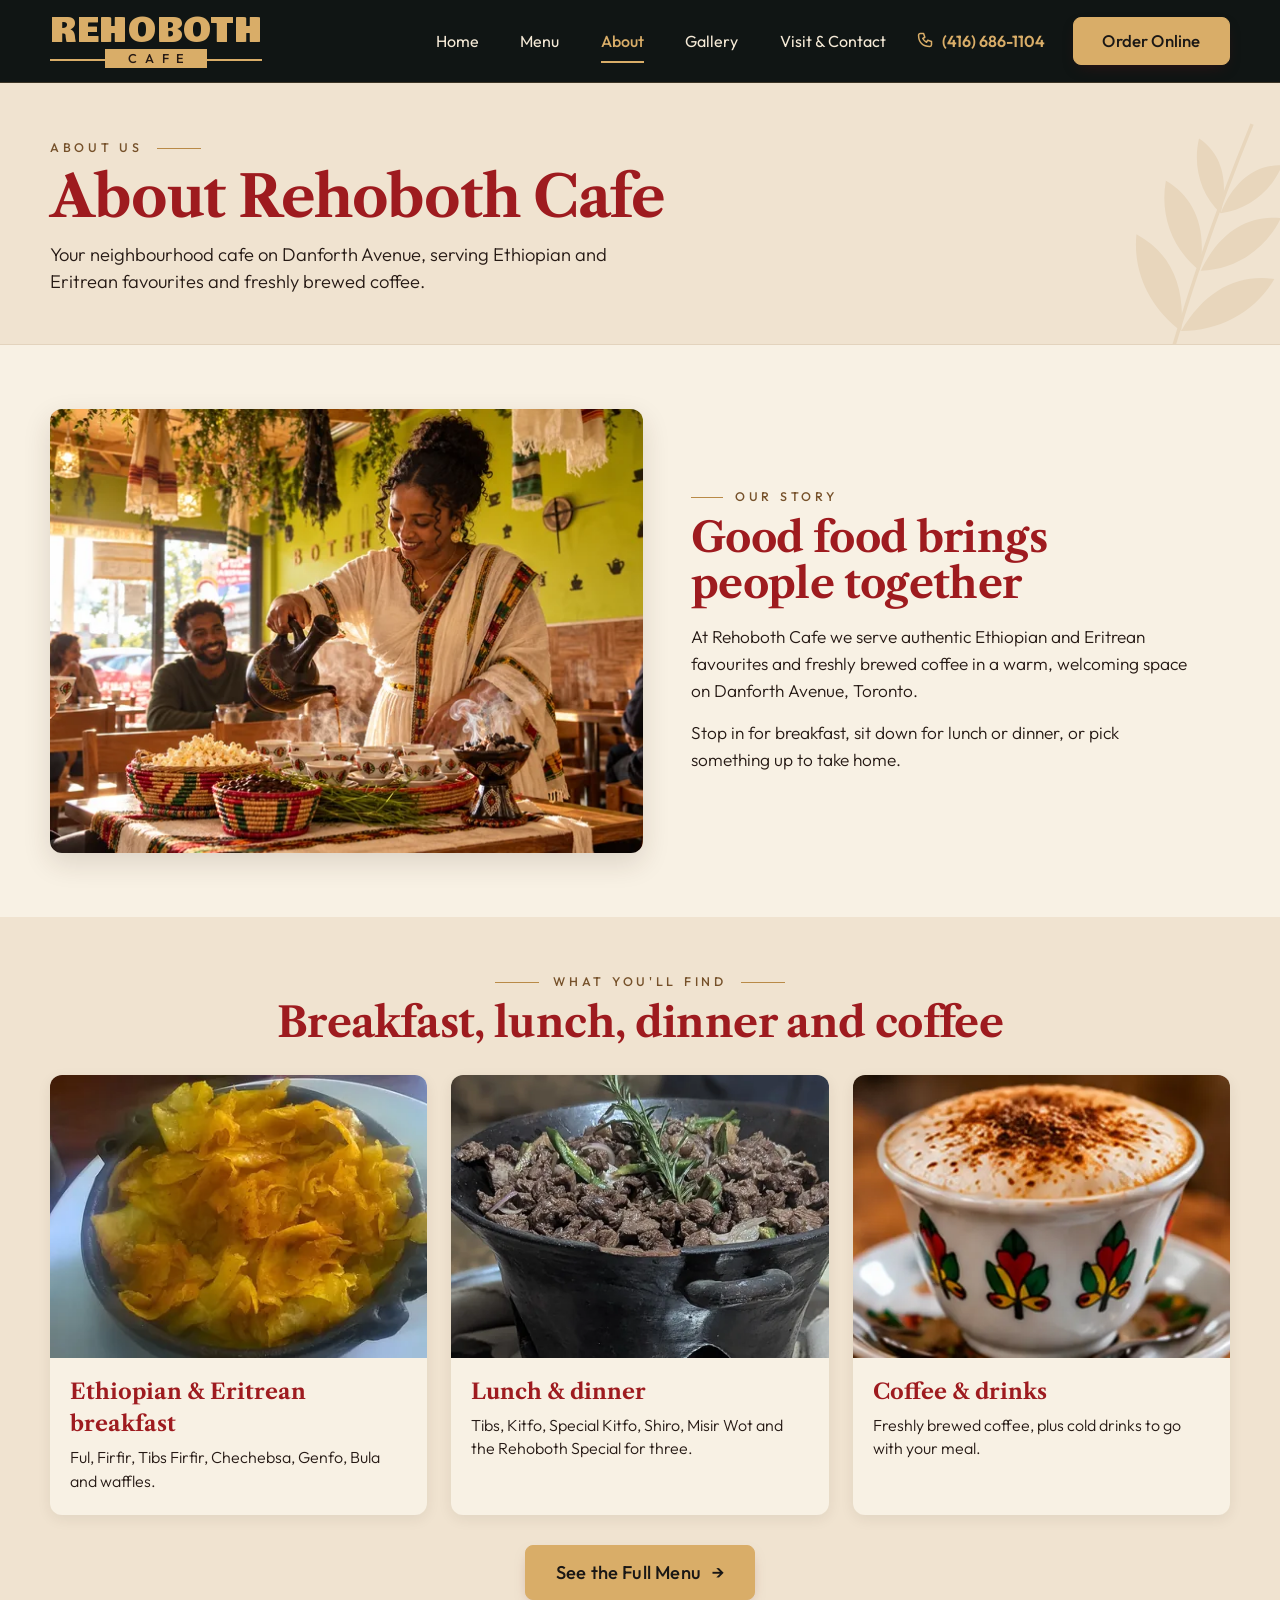
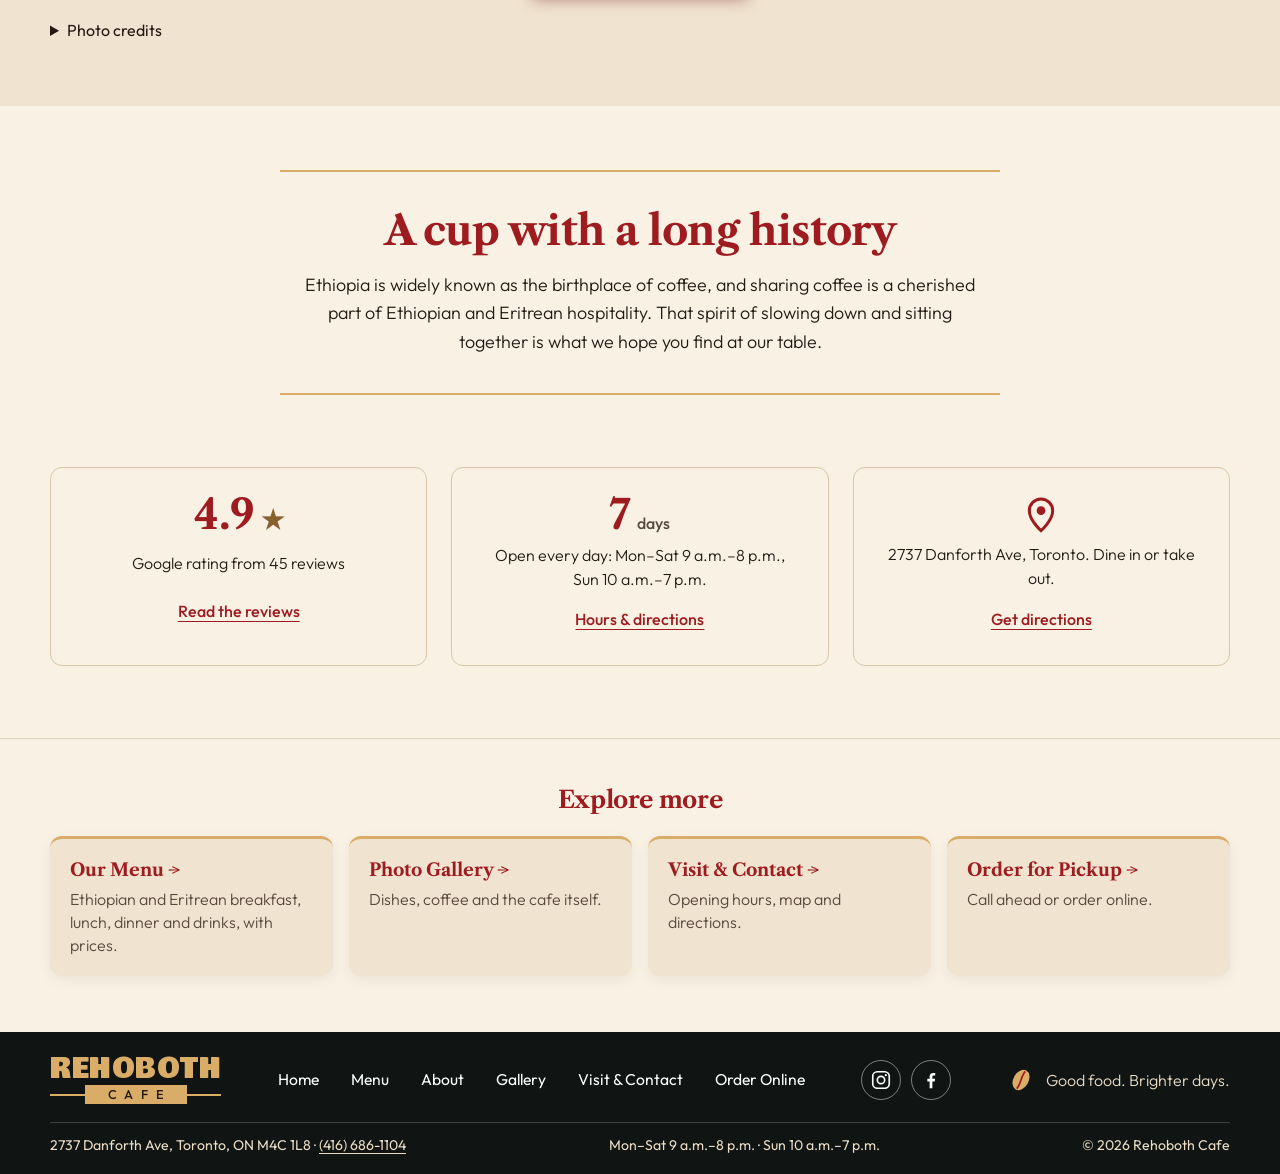
==== about.html @ 78ab0706 "Present the cafe as Ethiopian and Eritrean across the site - Titles, Google descriptions, social pre" ====
<!doctype html>
<html lang="en-CA">
<head>
<meta charset="utf-8">
<meta name="viewport" content="width=device-width, initial-scale=1">
<title>About Rehoboth Cafe | Ethiopian &amp; Eritrean Cafe, Toronto</title>
<meta name="description" content="Rehoboth Cafe is a neighbourhood Ethiopian and Eritrean cafe and restaurant at 2737 Danforth Ave, Toronto, serving breakfast, lunch, dinner and freshly brewed coffee.">
<meta name="theme-color" content="#101514">
<!-- PREVIEW: remove this robots tag at launch -->
<meta name="robots" content="noindex, nofollow">

<!-- PRODUCTION URLS: currently the GitHub Pages address; replace https://biniyameth.github.io/rehoboth-cafe/ if a custom domain is added -->
<link rel="canonical" href="https://biniyameth.github.io/rehoboth-cafe/about.html">
<meta property="og:type" content="website">
<meta property="og:locale" content="en_CA">
<meta property="og:site_name" content="Rehoboth Cafe">
<meta property="og:title" content="About Rehoboth Cafe | Ethiopian &amp; Eritrean Cafe, Toronto">
<meta property="og:description" content="A neighbourhood Ethiopian and Eritrean cafe on Danforth Avenue, Toronto.">
<meta property="og:url" content="https://biniyameth.github.io/rehoboth-cafe/about.html">
<meta property="og:image" content="https://biniyameth.github.io/rehoboth-cafe/img/rehoboth-cafe-storefront.jpg">
<meta name="twitter:card" content="summary_large_image">

<link rel="icon" href="data:image/svg+xml,%3Csvg xmlns='http://www.w3.org/2000/svg' viewBox='0 0 32 32'%3E%3Crect width='32' height='32' rx='6' fill='%23101514'/%3E%3Ctext x='16' y='23' font-family='Arial Black,Arial' font-weight='900' font-size='20' text-anchor='middle' fill='%23d9ad68'%3ER%3C/text%3E%3C/svg%3E">
<link rel="preconnect" href="https://fonts.googleapis.com">
<link rel="preconnect" href="https://fonts.gstatic.com" crossorigin>
<link href="https://fonts.googleapis.com/css2?family=Bowlby+One&family=Libre+Caslon+Text:wght@700&family=Outfit:wght@300;400;500&display=swap" rel="stylesheet">
<link rel="stylesheet" href="styles.css">
<!-- Breadcrumb for Google search results -->
<script type="application/ld+json">
{
  "@context": "https://schema.org",
  "@type": "BreadcrumbList",
  "itemListElement": [
    {
      "@type": "ListItem",
      "position": 1,
      "name": "Home",
      "item": "https://biniyameth.github.io/rehoboth-cafe/"
    },
    {
      "@type": "ListItem",
      "position": 2,
      "name": "About",
      "item": "https://biniyameth.github.io/rehoboth-cafe/about.html"
    }
  ]
}
</script>
<script src="script.js" defer></script>
</head>
<body>
<svg width="0" height="0" style="position:absolute" aria-hidden="true" focusable="false">
  <symbol id="leaf-sprig" viewBox="0 0 200 260">
    <path d="M100 255 C98 190 96 120 104 10" fill="none" stroke="currentColor" stroke-width="3"/>
    <path d="M101 200 C70 190 45 165 38 132 C70 138 92 160 101 200Z M101 200 C132 190 157 165 164 132 C132 138 110 160 101 200Z"/>
    <path d="M100 145 C72 135 52 110 48 80 C76 86 95 108 100 145Z M101 145 C129 135 149 110 153 80 C125 86 106 108 101 145Z"/>
    <path d="M102 92 C80 82 66 60 64 36 C86 42 100 62 102 92Z M102 92 C124 82 138 60 140 36 C118 42 104 62 102 92Z"/>
  </symbol>
</svg>
<a class="skip-link" href="#main">Skip to main content</a>

<header class="site-header">
  <div class="container nav-wrap">
    <a href="index.html" class="logo" aria-label="Rehoboth Cafe home">
      <span class="logo-word" aria-hidden="true">REHOBOTH</span>
      <span class="logo-bar" aria-hidden="true"><span>CAFE</span></span>
    </a>
    <button class="nav-toggle" type="button" aria-controls="primary-nav" aria-expanded="false">
      <span class="visually-hidden">Menu</span>
      <span class="bar" aria-hidden="true"></span><span class="bar" aria-hidden="true"></span><span class="bar" aria-hidden="true"></span>
    </button>
    <nav class="main-nav" id="primary-nav" aria-label="Primary">
      <a href="index.html">Home</a>
      <a href="menu.html">Menu</a>
      <a href="about.html" aria-current="page">About</a>
      <a href="gallery.html">Gallery</a>
      <a href="visit.html">Visit &amp; Contact</a>
      <a href="order.html" class="nav-order-link">Order Online</a>
    </nav>
    <a href="tel:+14166861104" class="nav-phone" aria-label="Call Rehoboth Cafe at (416) 686-1104">
      <svg viewBox="0 0 24 24" width="20" height="20" aria-hidden="true" focusable="false"><path d="M7.5 3h4l1.5 4.5-2.5 1.5a12 12 0 0 0 4.5 4.5l1.5-2.5 4.5 1.5v4a2 2 0 0 1-2 2C10.5 18.5 5.5 13.5 5.5 5a2 2 0 0 1 2-2Z" fill="none" stroke="currentColor" stroke-width="1.8" stroke-linejoin="round"/></svg>
      <span class="nav-phone-number">(416) 686-1104</span>
    </a>
    <a href="order.html" class="btn btn-solid nav-cta">Order Online</a>
  </div>
</header>

<main id="main">
  <section class="page-hero">
    <svg class="leaf leaf-hero" aria-hidden="true" focusable="false"><use href="#leaf-sprig"/></svg>
    <div class="container">
      <p class="eyebrow eyebrow-ornate">About us</p>
      <h1>About Rehoboth Cafe</h1>
      <p class="page-hero-text">Your neighbourhood cafe on Danforth Avenue, serving Ethiopian and Eritrean favourites and freshly brewed coffee.</p>
    </div>
  </section>

  <section class="about-intro">
    <div class="container split">
      <picture class="split-img reveal">
        <img src="img/rehoboth-about-coffee-service-1536.webp"
             srcset="img/rehoboth-about-coffee-service-800.webp 800w, img/rehoboth-about-coffee-service-1536.webp 1536w"
             sizes="(max-width: 680px) calc(100vw - 32px), 55vw" width="1536" height="864" loading="lazy" decoding="async"
             alt="Woman pouring Ethiopian coffee for guests in a warmly lit cafe">
      </picture>
      <div class="split-text reveal">
        <p class="eyebrow eyebrow-line">Our story</p>
        <h2>Good food brings people together</h2>
        <p>At Rehoboth Cafe we serve authentic Ethiopian and Eritrean favourites and freshly brewed coffee in a warm, welcoming space on Danforth Avenue, Toronto.</p>
        <p>Stop in for breakfast, sit down for lunch or dinner, or pick something up to take home.</p>
        <!-- EDIT: add the owner's own story here (who started Rehoboth Cafe, when, and why). Not added yet so nothing is invented. -->
      </div>
    </div>
  </section>

  <section class="offer">
    <div class="container">
      <p class="eyebrow eyebrow-ornate center reveal">What you'll find</p>
      <h2 class="center reveal">Breakfast, lunch, dinner and coffee</h2>
      <ul class="offer-grid reveal">
        <li class="offer-card">
          <img src="img/chechebsa-400.webp" width="400" height="300" loading="lazy" decoding="async" alt="Chechebsa: crisp pieces of flatbread tossed in spiced butter">
          <h3>Ethiopian &amp; Eritrean breakfast</h3>
          <p>Ful, Firfir, Tibs Firfir, Chechebsa, Genfo, Bula and waffles.</p>
        </li>
        <li class="offer-card">
          <img src="img/slide-tibs-640.webp" width="640" height="360" loading="lazy" decoding="async" alt="Tibs: sauteed meat with green peppers and rosemary in a clay pot">
          <h3>Lunch &amp; dinner</h3>
          <p>Tibs, Kitfo, Special Kitfo, Shiro, Misir Wot and the Rehoboth Special for three.</p>
        </li>
        <li class="offer-card">
          <picture>
            <source srcset="img/cappuccino-ethiopian-cup.webp" type="image/webp">
            <img src="img/cappuccino-ethiopian-cup.jpg" width="606" height="370" loading="lazy" decoding="async" alt="Cappuccino dusted with cocoa in a traditional Ethiopian cup">
          </picture>
          <h3>Coffee &amp; drinks</h3>
          <p>Freshly brewed coffee, plus cold drinks to go with your meal.</p>
        </li>
      </ul>
      <p class="center offer-more reveal"><a href="menu.html" class="btn btn-solid btn-lg">See the Full Menu <span class="arrow" aria-hidden="true">&rarr;</span></a></p>
      <details class="photo-credits" id="photo-credits">
        <summary>Photo credits</summary>
        <ul>
          <li>Chechebsa: &ldquo;Chipchipsa Ethiopian dish 2014&rdquo; by Neftalem, <a href="https://commons.wikimedia.org/wiki/File:Chipchipsa_Ethiopian_dish_2014.jpg" target="_blank" rel="noopener">Wikimedia Commons</a>, <a href="https://creativecommons.org/licenses/by-sa/4.0/" target="_blank" rel="noopener">CC BY-SA 4.0</a>. Cropped.</li>
          <li>Tibs: &ldquo;Siga Tibs&rdquo; by Khajitdadddy, <a href="https://commons.wikimedia.org/wiki/File:Siga_Tibs.jpg" target="_blank" rel="noopener">Wikimedia Commons</a>, <a href="https://creativecommons.org/licenses/by-sa/4.0/" target="_blank" rel="noopener">CC BY-SA 4.0</a>. Cropped.</li>
          <li>Coffee service, cappuccino and storefront: images supplied for this website.</li>
        </ul>
      </details>
    </div>
  </section>

  <section class="coffee-note">
    <div class="container coffee-note-inner reveal">
      <h2>A cup with a long history</h2>
      <p>Ethiopia is widely known as the birthplace of coffee, and sharing coffee is a cherished part of Ethiopian and Eritrean hospitality. That spirit of slowing down and sitting together is what we hope you find at our table.</p>
    </div>
  </section>

  <section class="about-facts">
    <div class="container facts-grid">
      <div class="fact reveal">
        <span class="fact-big">4.9<span aria-hidden="true">&#9733;</span></span>
        <p>Google rating from 45 reviews<!-- checked 16 Oct 2026; update or remove if it changes --></p>
        <a class="text-link" href="https://www.google.com/maps/search/?api=1&amp;query=Rehoboth+Cafe+2737+Danforth+Ave+Toronto+ON" target="_blank" rel="noopener">Read the reviews<span class="visually-hidden"> (opens in a new tab)</span></a>
      </div>
      <div class="fact reveal">
        <span class="fact-big">7<span class="fact-unit">days</span></span>
        <p>Open every day: Mon&ndash;Sat 9 a.m.&ndash;8 p.m., Sun 10 a.m.&ndash;7 p.m.</p>
        <a class="text-link" href="visit.html">Hours &amp; directions</a>
      </div>
      <div class="fact reveal">
        <span class="fact-big fact-icon" aria-hidden="true">
          <svg viewBox="0 0 24 24" width="40" height="40"><path d="M12 22s7-6.2 7-12a7 7 0 1 0-14 0c0 5.8 7 12 7 12Z" fill="none" stroke="currentColor" stroke-width="1.8"/><circle cx="12" cy="10" r="2.6" fill="currentColor"/></svg>
        </span>
        <p>2737 Danforth Ave, Toronto. Dine in or take out.</p>
        <a class="text-link" href="https://www.google.com/maps/dir/?api=1&amp;destination=Rehoboth+Cafe%2C+2737+Danforth+Ave%2C+Toronto%2C+ON+M4C+1L8" target="_blank" rel="noopener">Get directions<span class="visually-hidden"> (opens in a new tab)</span></a>
      </div>
    </div>
  </section>
  <nav class="explore" aria-labelledby="explore-title">
    <div class="container">
      <h2 class="explore-title" id="explore-title">Explore more</h2>
      <ul class="explore-list">
        <li><a class="explore-card" href="menu.html"><span class="explore-name">Our Menu <span class="arrow" aria-hidden="true">&rarr;</span></span><span class="explore-desc">Ethiopian and Eritrean breakfast, lunch, dinner and drinks, with prices.</span></a></li>
        <li><a class="explore-card" href="gallery.html"><span class="explore-name">Photo Gallery <span class="arrow" aria-hidden="true">&rarr;</span></span><span class="explore-desc">Dishes, coffee and the cafe itself.</span></a></li>
        <li><a class="explore-card" href="visit.html"><span class="explore-name">Visit &amp; Contact <span class="arrow" aria-hidden="true">&rarr;</span></span><span class="explore-desc">Opening hours, map and directions.</span></a></li>
        <li><a class="explore-card" href="order.html"><span class="explore-name">Order for Pickup <span class="arrow" aria-hidden="true">&rarr;</span></span><span class="explore-desc">Call ahead or order online.</span></a></li>
      </ul>
    </div>
  </nav>
</main>

<footer class="site-footer">
  <div class="container footer-wrap">
    <a href="index.html" class="logo logo-light" aria-label="Rehoboth Cafe home">
      <span class="logo-word" aria-hidden="true">REHOBOTH</span>
      <span class="logo-bar" aria-hidden="true"><span>CAFE</span></span>
    </a>
    <nav class="footer-nav" aria-label="Footer">
      <a href="index.html">Home</a>
      <a href="menu.html">Menu</a>
      <a href="about.html">About</a>
      <a href="gallery.html">Gallery</a>
      <a href="visit.html">Visit &amp; Contact</a>
      <a href="order.html">Order Online</a>
    </nav>
    <div class="footer-social">
      <a href="https://www.instagram.com/rehobothcafetoronto/" target="_blank" rel="noopener" aria-label="Rehoboth Cafe on Instagram (opens in a new tab)">
        <svg viewBox="0 0 24 24" width="22" height="22" aria-hidden="true" focusable="false"><rect x="3" y="3" width="18" height="18" rx="5" fill="none" stroke="currentColor" stroke-width="1.8"/><circle cx="12" cy="12" r="4" fill="none" stroke="currentColor" stroke-width="1.8"/><circle cx="17.3" cy="6.7" r="1.2" fill="currentColor"/></svg>
      </a>
      <a href="https://www.facebook.com/rehobothcafetoronto" target="_blank" rel="noopener" aria-label="Rehoboth Cafe on Facebook (opens in a new tab)">
        <svg viewBox="0 0 24 24" width="22" height="22" aria-hidden="true" focusable="false"><path d="M13.5 21v-7.5h2.6l.4-3h-3V8.6c0-.9.3-1.5 1.5-1.5h1.6V4.4c-.3 0-1.2-.1-2.3-.1-2.3 0-3.8 1.4-3.8 3.9v2.3H8v3h2.5V21h3Z" fill="currentColor"/></svg>
      </a>
    </div>
    <p class="tagline">
      <svg viewBox="0 0 24 24" width="26" height="26" aria-hidden="true" focusable="false"><ellipse cx="12" cy="12" rx="7" ry="10" transform="rotate(30 12 12)" style="fill: var(--bean)"/><path d="M8 20c4-4 4-12 8-16" style="stroke: var(--red)" stroke-width="1.6" fill="none"/></svg>
      Good food. Brighter days.
    </p>
  </div>
  <div class="container footer-base">
    <address>2737 Danforth Ave, Toronto, ON M4C 1L8 &middot; <a href="tel:+14166861104">(416) 686-1104</a></address>
    <p>Mon&ndash;Sat 9 a.m.&ndash;8 p.m. &middot; Sun 10 a.m.&ndash;7 p.m.</p>
    <p>&copy; <span id="year">2026</span> Rehoboth Cafe</p>
  </div>
</footer>
</body>
</html>
---- styles.css ----
:root {
  /* Red and gold brand palette */
  --red: #9e1b1f;
  --red-dark: #6e1215;
  --gold: #d9ad68;
  --gold-line: #b98a47;
  --gold-dark: #76512a;
  --gold-light: #e8c58a;
  --cream: #f8f1e4;
  --cream-2: #f0e3d0;
  --text: #251914;
  --text-soft: #58483d;
  --text-muted: #675649;
  --white: #fff;
  --black: #000;
  --focus: #1f5fbf;

  /* Supporting tones */
  --coffee: #1a1715;        /* dark panels, slideshow, hero base */
  --charcoal: #101514;      /* header, highlights strip, footer */
  --charcoal-2: #141b1a;    /* dark menu cards */
  --on-dark: #f3e8d8;       /* body text on dark */
  --on-dark-strong: #fff8ec;
  --on-dark-soft: #e0d4c0;
  --nav-text: #f5ead7;
  --gold-hover: #edc88c;
  --coffee-text: #f4e8d6;
  --star: #86602f;
  --bean: #d9ad68;
  --gold-pale: #ead2a6;
  --tag-gold: #edd3a1;
  --peach: #eadcc5;
  --today: #fff5dc;
  --line: #e3d3bd;
  --line-strong: #dbc6a9;
  --line-soft: #e9dcc8;
  --line-warm: #ccb591;
  --line-muted: #bea886;
  --dot: #b9a17e;
  --green: #5b7f3a;
  --green-dark: #4a6b2e;
  --open-bg: #e3f0d8;
  --open-text: #2f5418;
  --closed-bg: #f6dede;
  /* Instagram brand colours: only the pink to blue part sits behind text (white text 5.1:1 or more) */
  --ig-orange: #f58529;
  --ig-pink: #c13584;
  --ig-purple: #8134af;
  --ig-blue: #515bd4;

  /* Channels for translucent colours: rgba(var(--x-rgb), alpha) */
  --shadow-rgb: 57, 36, 21;
  --coffee-rgb: 26, 23, 21;
  --overlay-rgb: 20, 10, 7;   /* warm photo overlays */
  --charcoal-rgb: 9, 10, 9;   /* cool photo overlays */
  --overlay-2-rgb: 25, 17, 12;
  --red-rgb: 158, 27, 31;
  --red-dark-rgb: 110, 18, 21;
  --gold-rgb: 217, 173, 104;
  --gold-line-rgb: 185, 138, 71;
  --cream-rgb: 248, 241, 228;
  --white-rgb: 255, 255, 255;
  --black-rgb: 0, 0, 0;

  --serif: "Libre Caslon Text", Georgia, "Times New Roman", serif;
  --sans: "Outfit", system-ui, -apple-system, "Segoe UI", sans-serif;
  --header-h: 82px;
}

*, *::before, *::after { box-sizing: border-box; }
* { margin: 0; padding: 0; }
html { scroll-behavior: smooth; scroll-padding-top: var(--header-h); -webkit-text-size-adjust: 100%; }
body { font-family: var(--sans); color: var(--text); background: var(--cream); line-height: 1.5; overflow-x: clip; }
img { display: block; max-width: 100%; height: auto; }
picture { display: block; }
a { color: inherit; text-decoration: none; }
ul { list-style: none; }
address { font-style: normal; }

.container { width: min(1180px, 100% - 32px); margin-inline: auto; }
.center { text-align: center; }

.visually-hidden {
  position: absolute !important; width: 1px; height: 1px; padding: 0; margin: -1px;
  overflow: hidden; clip: rect(0 0 0 0); white-space: nowrap; border: 0;
}

/* ---------- Focus & skip link ---------- */
:focus-visible { outline: 3px solid var(--focus); outline-offset: 3px; border-radius: 4px; }
.site-footer :focus-visible { outline-color: var(--white); }
.site-header :focus-visible { outline-color: var(--gold-pale); }
.skip-link {
  position: absolute; left: 16px; top: -100px; z-index: 100;
  background: var(--red); color: var(--white); padding: 10px 16px; border-radius: 6px; font-weight: 500;
}
.skip-link:focus { top: 12px; }

/* ---------- Logo ---------- */
.logo { display: inline-flex; flex-direction: column; align-items: center; line-height: 1; flex-shrink: 0; }
.logo-word { font-family: "Bowlby One", var(--sans); font-size: 2.1rem; letter-spacing: .02em; color: var(--gold); }
.logo-bar { position: relative; width: 100%; display: flex; justify-content: center; margin-top: 2px; }
.logo-bar::before { content: ""; position: absolute; left: 0; right: 0; top: 50%; height: 2px; background: var(--gold); }
.logo-bar span {
  position: relative; background: var(--gold); color: var(--text);
  font-weight: 500; font-size: .8rem; letter-spacing: .6em; padding: 3px 1.2em 3px 1.8em;
}
.logo-light .logo-word { color: var(--gold); font-size: 1.7rem; }

/* ---------- Buttons ---------- */
.btn {
  display: inline-flex; align-items: center; justify-content: center; gap: .6em;
  min-height: 44px; padding: .6em 1.5em; border-radius: 8px; font-weight: 500;
  border: 1.5px solid var(--red); transition: background-color .2s, color .2s, transform .2s;
}
.btn:hover { transform: translateY(-1px); }
.btn-solid { background: var(--gold); color: var(--coffee); border-color: var(--gold); }
.btn-solid:hover { background: var(--gold-pale); border-color: var(--gold-pale); }
.btn-outline { color: var(--red); background: rgba(var(--white-rgb), .55); }
.btn-outline:hover { background: var(--red); color: var(--white); }
.btn-lg { font-size: 1.15rem; padding: .7em 1.6em; }
.arrow { transition: transform .2s; }
.btn:hover .arrow { transform: translateX(3px); }

/* ---------- Header ---------- */
.site-header {
  position: sticky; top: 0; z-index: 50;
  background: var(--charcoal); border-bottom: 1px solid rgba(var(--gold-rgb), .22);
}
.nav-wrap { display: flex; align-items: center; justify-content: space-between; gap: 24px; height: var(--header-h); }
.main-nav { display: flex; gap: 2.6rem; }
.main-nav a { position: relative; padding: 6px 0; color: var(--nav-text); }
.main-nav a:hover { color: var(--gold); }
.main-nav a[aria-current] { color: var(--gold); font-weight: 500; }
.main-nav a[aria-current]::after {
  content: ""; position: absolute; left: 0; right: 0; bottom: -4px; height: 2px; background: var(--gold);
}
.nav-cta { font-size: 1.05rem; padding: .6em 1.7em; }
.nav-toggle {
  display: none; background: none; border: 0; cursor: pointer;
  width: 44px; height: 44px; padding: 10px; border-radius: 6px;
}
.nav-toggle .bar { display: block; width: 24px; height: 2px; background: var(--gold); margin: 5px 0; transition: transform .2s, opacity .2s; }
.site-header.open .nav-toggle .bar:nth-child(2) { transform: translateY(7px) rotate(45deg); }
.site-header.open .nav-toggle .bar:nth-child(3) { opacity: 0; }
.site-header.open .nav-toggle .bar:nth-child(4) { transform: translateY(-7px) rotate(-45deg); }

/* ---------- Hero ---------- */
.hero { position: relative; isolation: isolate; overflow: hidden; min-height: 545px; display: flex; align-items: center; background: var(--coffee); color: var(--white); }
.hero-photo { position: absolute; inset: 0; width: 100%; z-index: -2; }
.hero-photo img {
  width: 100%; height: 100%; object-fit: cover; object-position: center;
}
.hero::before {
  content: ""; position: absolute; inset: 0; z-index: -1;
  background: linear-gradient(90deg, rgba(var(--overlay-rgb), .96) 0%, rgba(var(--overlay-rgb), .88) 28%, rgba(var(--overlay-rgb), .48) 53%, rgba(var(--overlay-rgb), .08) 100%);
}
.hero-content { position: relative; padding: 72px 0; }
.hero h1 {
  color: var(--gold-pale); text-transform: uppercase; letter-spacing: .2em;
  font-size: .85rem; font-weight: 500; line-height: 1.4; margin-bottom: .9rem;
}
.slogan {
  font-family: var(--serif); font-weight: 700; color: var(--white);
  font-size: clamp(2.5rem, 6vw, 4.6rem); line-height: 1.04; letter-spacing: -.02em;
}
.hero-text { font-size: clamp(1.1rem, 2vw, 1.55rem); font-weight: 300; max-width: 430px; margin: 1.2rem 0 1.6rem; line-height: 1.3; }
.hero .btn-solid { background: var(--gold); border-color: var(--gold); color: var(--coffee); }
.hero .btn-solid:hover { background: var(--gold-pale); border-color: var(--gold-pale); }
.hero .btn-outline { background: rgba(var(--overlay-rgb), .24); border-color: var(--gold-pale); color: var(--white); }
.hero .btn-outline:hover { background: var(--gold-pale); color: var(--coffee); }
.btn-row { display: flex; gap: 16px; flex-wrap: wrap; }

/* ---------- Menu preview ---------- */
.menu-preview { padding: 34px 0 30px; }
.eyebrow { color: var(--gold-dark); text-transform: uppercase; letter-spacing: .3em; font-size: .78rem; font-weight: 500; margin-bottom: .5rem; }
h2 { font-family: var(--serif); font-weight: 700; color: var(--red); font-size: clamp(1.8rem, 4vw, 2.6rem); line-height: 1.12; letter-spacing: -.015em; text-wrap: balance; }
.cards { display: grid; grid-template-columns: repeat(6, minmax(0, 1fr)); gap: 18px; margin-top: 22px; }
.cards .card { grid-column: span 2; }
/* 5 cards: 3 on top, last 2 centred underneath */
.cards .card:nth-child(4):nth-last-child(2) { grid-column: 2 / span 2; }
.card { background: var(--cream-2); border-radius: 12px; overflow: hidden; box-shadow: 0 4px 14px rgba(var(--shadow-rgb), .08); transition: transform .25s, box-shadow .25s; }
.card:hover { transform: translateY(-4px); box-shadow: 0 10px 24px rgba(var(--shadow-rgb), .14); }
.card-link { display: block; height: 100%; }
.card-link:focus-visible { outline: 3px solid var(--focus); outline-offset: -3px; border-radius: 12px; }
.card img { width: 100%; aspect-ratio: 5 / 3; object-fit: cover; }
.card-body { text-align: center; padding: 16px 18px 20px; border-radius: 12px 12px 0 0; margin-top: -10px; position: relative; background: var(--cream-2); }
.card h3 { font-family: var(--serif); font-weight: 700; color: var(--red); font-size: 1.5rem; margin-bottom: .25rem; }
.card p { font-weight: 300; font-size: 1rem; max-width: 30ch; margin: 0 auto; line-height: 1.4; }
.card-action { display: inline-block; margin-top: 14px; color: var(--red); font-size: .9rem; font-weight: 500; border-bottom: 1px solid var(--gold); }

/* ---------- Story ---------- */
.story { display: grid; grid-template-columns: 53% 1fr; background: var(--cream-2); }
.story-img img { width: 100%; height: 100%; object-fit: cover; min-height: 260px; }
.story-text { padding: 44px; align-self: center; }
.story-text h2 { max-width: 15ch; }
.story-text p { font-weight: 300; font-size: 1.08rem; margin-top: 1.3rem; max-width: 420px; line-height: 1.45; }

/* ---------- Visit ---------- */
.visit { padding: 34px 0 28px; }
.visit-grid { display: grid; grid-template-columns: 40% 1fr; gap: 40px; align-items: center; }
.visit-text > p:not(.eyebrow) { font-weight: 300; font-size: 1.08rem; margin: 1.2rem 0 1rem; max-width: 340px; line-height: 1.45; }
.visit-text address { font-size: 1.05rem; line-height: 1.5; margin-bottom: 1.5rem; }
.visit-text address strong { color: var(--red); font-weight: 500; }
.storefront img { width: 100%; border-radius: 6px; box-shadow: 0 6px 18px rgba(var(--shadow-rgb), .12); aspect-ratio: 1600 / 684; object-fit: cover; }

/* ---------- Footer ---------- */
.site-footer { background: var(--charcoal); color: var(--white); }
.footer-wrap { display: flex; align-items: center; justify-content: space-between; gap: 24px; padding: 24px 0 18px; flex-wrap: wrap; }
.footer-nav { display: flex; flex-wrap: wrap; gap: .4rem 2rem; font-size: .98rem; }
.footer-nav a { padding: 6px 0; }
.footer-nav a:hover { color: var(--gold-light); text-decoration: underline; text-underline-offset: 4px; }
.tagline { display: flex; align-items: center; gap: 12px; font-weight: 300; color: var(--peach); }
.footer-base {
  display: flex; justify-content: space-between; gap: 8px 24px; flex-wrap: wrap;
  border-top: 1px solid rgba(var(--white-rgb), .18); padding: 12px 0 18px; font-size: .88rem; color: var(--peach);
}

/* ---------- Tablet ---------- */
@media (max-width: 960px) {
  .main-nav { gap: 1.6rem; }
  .nav-cta { display: none; }
  .hero { min-height: 560px; }
  .hero-photo img { object-position: 62% center; }
  .hero::before { background: linear-gradient(90deg, rgba(var(--overlay-rgb), .94), rgba(var(--overlay-rgb), .78) 48%, rgba(var(--overlay-rgb), .28)); }
  .hero-content { padding: 64px 0; }
  .cards { grid-template-columns: repeat(2, 1fr); }
  .cards .card, .cards .card:nth-child(4):nth-last-child(2) { grid-column: auto; }
  .cards .card:last-child:nth-child(odd) { grid-column: 1 / -1; width: calc(50% - 12px); justify-self: center; }
  .story { grid-template-columns: 1fr; }
  .story-img img { aspect-ratio: 3 / 2; min-height: 0; }
  .story-text { width: min(1180px, 100% - 32px); margin-inline: auto; padding: 36px 0; }
  .story-text h2 { max-width: none; }
  .visit-grid { grid-template-columns: 1fr; gap: 28px; }
}

/* ---------- Mobile ---------- */
@media (max-width: 680px) {
  :root { --header-h: 68px; }
  .nav-toggle { display: block; }
  .main-nav {
    position: absolute; top: var(--header-h); left: 0; right: 0;
    flex-direction: column; gap: 0;
    background: var(--charcoal); border-bottom: 1px solid rgba(var(--gold-rgb), .25); box-shadow: 0 10px 20px rgba(var(--shadow-rgb), .18);
    display: none;
  }
  .site-header.open .main-nav { display: flex; }
  .main-nav a { padding: 14px 16px; border-top: 1px solid rgba(var(--gold-rgb), .18); }
  .main-nav a[aria-current]::after { display: none; }
  .main-nav a:focus-visible { outline-offset: -3px; }
  .logo-word { font-size: 1.55rem; }
  .logo-bar span { font-size: .68rem; }
  .hero { min-height: 680px; align-items: flex-end; }
  .hero-photo img { object-position: 67% top; }
  .hero::before { background: linear-gradient(180deg, rgba(var(--overlay-rgb), .12) 0%, rgba(var(--overlay-rgb), .2) 25%, rgba(var(--overlay-rgb), .85) 46%, rgba(var(--overlay-rgb), .97) 72%); }
  .hero-content { padding: 260px 0 42px; }
  .btn-row .btn { flex: 1 1 200px; }
  .cards { grid-template-columns: 1fr; }
  .cards .card:last-child:nth-child(odd) { grid-column: auto; width: 100%; }
  .visit-text .btn { width: 100%; }
  .footer-wrap { flex-direction: column; text-align: center; }
  .footer-nav { justify-content: center; gap: .2rem 1.4rem; }
  .footer-base { flex-direction: column; align-items: center; text-align: center; }
}

/* ---------- Reduced motion ---------- */
@media (prefers-reduced-motion: reduce) {
  html { scroll-behavior: auto; }
  *, *::before, *::after { transition-duration: .01ms !important; animation-duration: .01ms !important; animation-iteration-count: 1 !important; }
  .btn:hover, .card:hover, .btn:hover .arrow { transform: none; }
}

/* ---------- Homepage: full menu link ---------- */
.menu-more { margin-top: 26px; }

/* ================= Menu page ================= */
.menu-hero { background: var(--cream-2); padding: 48px 0 40px; text-align: center; border-bottom: 1px solid var(--line); }
.menu-hero h1 { font-family: var(--serif); font-weight: 700; color: var(--red); font-size: clamp(2.2rem, 5vw, 3.6rem); line-height: 1.08; letter-spacing: -.02em; }
.menu-hero-text { font-weight: 300; font-size: 1.12rem; max-width: 560px; margin: 1rem auto 0; line-height: 1.45; }

.menu-tools-wrap { position: sticky; top: var(--header-h); z-index: 40; background: var(--cream); border-bottom: 1px solid var(--line); }
.menu-tools { display: flex; align-items: center; justify-content: space-between; gap: 16px; padding: 14px 0; flex-wrap: wrap; }
.menu-search { position: relative; flex: 1 1 280px; max-width: 420px; color: var(--text-soft); }
.menu-search svg { position: absolute; left: 14px; top: 50%; transform: translateY(-50%); pointer-events: none; }
.menu-search input {
  width: 100%; min-height: 46px; padding: 10px 14px 10px 44px;
  font: inherit; font-size: 1rem; color: var(--text);
  background: var(--white); border: 1.5px solid var(--line-warm); border-radius: 999px;
}
.menu-search input::placeholder { color: var(--text-muted); }
.menu-search input:focus-visible { outline: 3px solid var(--focus); outline-offset: 2px; border-color: var(--red); }
.menu-filters { display: flex; gap: 8px; flex-wrap: wrap; }
.filter-btn {
  min-height: 44px; padding: 8px 18px; border-radius: 999px; cursor: pointer;
  font: inherit; font-weight: 500; font-size: .95rem;
  color: var(--red); background: transparent; border: 1.5px solid var(--red);
  transition: background-color .2s, color .2s;
}
.filter-btn:hover { background: rgba(var(--red-rgb), .08); }
.filter-btn[aria-pressed="true"] { background: var(--red); color: var(--white); }

.menu-body { padding: 8px 0 40px; }
.menu-status { min-height: 1.5em; margin: 14px 0 0; color: var(--text-soft); font-size: .95rem; }
.menu-category { padding-top: 22px; scroll-margin-top: calc(var(--header-h) + 90px); }
.menu-category h2 { display: flex; align-items: center; gap: 18px; margin-bottom: 18px; }
.menu-category h2::after { content: ""; flex: 1; height: 2px; background: var(--gold); opacity: .7; }
.menu-list { display: grid; grid-template-columns: repeat(2, 1fr); gap: 16px 28px; }
.menu-item { background: var(--cream-2); border-radius: 12px; padding: 18px 20px; box-shadow: 0 2px 10px rgba(var(--shadow-rgb), .06); }
.menu-item[id] { scroll-margin-top: calc(var(--header-h) + 105px); }
.menu-item:target { box-shadow: 0 0 0 2px var(--gold), 0 4px 16px rgba(var(--shadow-rgb), .14); }
.menu-item-feature { border: 1.5px solid var(--gold); }
.item-head { display: flex; align-items: baseline; gap: 10px; }
.item-head h3 { font-family: var(--serif); font-weight: 700; color: var(--red); font-size: 1.25rem; line-height: 1.25; }
.item-note { font-family: var(--sans); font-weight: 400; font-size: .9rem; color: var(--text-soft); }
.leader { flex: 1; border-bottom: 2px dotted var(--line-muted); transform: translateY(-4px); min-width: 20px; }
.price { font-weight: 500; font-size: 1.1rem; color: var(--text); white-space: nowrap; font-variant-numeric: tabular-nums; }
.menu-item p { font-weight: 300; margin-top: 6px; line-height: 1.45; }
.tags { display: flex; flex-wrap: wrap; gap: 6px; margin-top: 10px; }
.tags li { font-size: .8rem; font-weight: 500; color: var(--text); background: var(--tag-gold); border-radius: 999px; padding: 3px 10px; }
.menu-list-compact .menu-item { padding: 14px 20px; }
.menu-aside { margin-top: 16px; font-weight: 300; font-style: italic; color: var(--text-soft); }

.menu-empty { margin: 32px 0; padding: 24px; text-align: center; background: var(--cream-2); border-radius: 12px; }
.link-btn { font: inherit; color: var(--red); background: none; border: 0; padding: 0; text-decoration: underline; text-underline-offset: 3px; cursor: pointer; }
.menu-notice { margin-top: 36px; padding: 16px 20px; border-left: 4px solid var(--gold); background: var(--today); border-radius: 0 8px 8px 0; }
.menu-notice p { line-height: 1.5; }
.menu-notice strong { color: var(--red); font-weight: 500; }

.menu-cta { background: var(--cream-2); padding: 40px 0; text-align: center; }
.menu-cta-inner address { margin: .8rem 0 1.4rem; font-size: 1.08rem; }

@media (max-width: 960px) {
  .menu-list { grid-template-columns: 1fr; }
  .menu-search { max-width: none; }
}
@media (max-width: 680px) {
  .menu-hero { padding: 36px 0 30px; }
  .menu-tools { gap: 10px; padding: 10px 0; }
  .menu-search { flex-basis: 100%; }
  .menu-filters { flex-wrap: nowrap; overflow-x: auto; width: 100%; padding: 4px 2px; scrollbar-width: none; }
  .menu-filters::-webkit-scrollbar { display: none; }
  .filter-btn { flex: 0 0 auto; padding: 8px 14px; font-size: .9rem; }
  .menu-category { scroll-margin-top: calc(var(--header-h) + 130px); }
  .menu-item { padding: 16px; }
  .item-head h3 { font-size: 1.15rem; }
}

/* ================= Homepage refinements ================= */
.btn { letter-spacing: .01em; }
.btn-solid { box-shadow: 0 6px 16px -8px rgba(var(--red-dark-rgb), .55); }

/* Leaf watermarks (as in the mockup) */
.leaf { position: absolute; fill: var(--gold-line); color: var(--gold-line); opacity: .14; pointer-events: none; }
.leaf-hero { width: 230px; height: 300px; left: -50px; bottom: -40px; transform: rotate(-18deg); }
.leaf-story { width: 200px; height: 260px; right: -60px; top: 50%; transform: translateY(-50%) rotate(16deg); }

/* Ornamental eyebrows */
.eyebrow-ornate { display: flex; align-items: center; justify-content: center; gap: 14px; }
.eyebrow-ornate::before, .eyebrow-ornate::after { content: ""; width: 44px; height: 1px; background: var(--gold-line); }
.eyebrow-line { display: flex; align-items: center; gap: 12px; }
.eyebrow-line::before { content: ""; width: 32px; height: 1px; background: var(--gold-line); }

.hero h1 { display: flex; align-items: center; gap: 12px; }
.hero h1::before { content: ""; width: 32px; height: 1px; background: var(--gold-line); flex-shrink: 0; }

/* Section rhythm */
.menu-preview { padding: 64px 0 60px; }
.menu-preview h2 { margin-bottom: 8px; }
.cards { margin-top: 30px; gap: 24px; }
.menu-more { margin-top: 34px; }
.visit { padding: 72px 0 76px; }

/* Cards */
.card picture { overflow: hidden; }
.card img { transition: transform .6s ease; }
.card:hover img { transform: scale(1.04); }
.card-body { padding: 18px 20px 24px; }
.card-rule { display: block; width: 28px; height: 2px; background: var(--gold); margin: 6px auto 10px; border-radius: 2px; }

/* Story */
.story-text { position: relative; overflow: hidden; padding: 56px 56px; }
.story-text h2, .story-text p { position: relative; }
.story-text .eyebrow { margin-bottom: .8rem; }

/* Visit */
.address-card {
  display: flex; gap: 14px; align-items: flex-start;
  padding: 16px 18px; background: var(--cream-2); border-radius: 10px; border-left: 3px solid var(--gold);
  max-width: 340px;
}
.address-card svg { color: var(--red); flex-shrink: 0; margin-top: 2px; }
.storefront { position: relative; }
.storefront::before {
  content: ""; position: absolute; inset: 14px -14px -14px 14px;
  border: 1.5px solid var(--gold-line); border-radius: 8px; z-index: -1;
}
.visit-grid { isolation: isolate; }

/* Reveal on scroll (only when JS confirms motion is OK) */
.can-reveal .reveal { opacity: 0; transform: translateY(14px); transition: opacity .7s ease, transform .7s ease; }
.can-reveal .reveal.is-visible { opacity: 1; transform: none; }

@media (max-width: 960px) {
  .leaf-hero { display: none; }
  .story-text { padding: 44px 0; overflow: visible; }
  .leaf-story { right: -40px; }
  .storefront::before { inset: 10px -10px -10px 10px; }
  .visit-grid { gap: 36px; }
}
@media (max-width: 680px) {
  .menu-preview { padding: 48px 0 44px; }
  .visit { padding: 52px 0 56px; }
  .hero h1::before { width: 20px; }
  .address-card { max-width: none; }
  .storefront::before { inset: 8px -8px -8px 8px; }
}

/* ================= Preview / review flag (menu page) ================= */
.menu-notice p + p { margin-top: 6px; }
@media (prefers-reduced-motion: reduce) {
  .card:hover img { transform: none; }
}
.story { overflow: hidden; }
@media (max-width: 960px) { .leaf-story { right: -20px; width: 160px; height: 210px; } }

/* ================= Google listing details ================= */
.rating {
  display: inline-flex; align-items: center; gap: 10px; margin-top: 22px;
  font-size: .95rem; color: var(--text-soft); padding: 4px 0;
}
.rating .stars { color: var(--star); letter-spacing: 2px; font-size: 1rem; }
.rating strong { color: var(--text); font-weight: 600; }
.rating:hover span:not(.stars) { text-decoration: underline; text-underline-offset: 3px; }
.hero .rating, .hero .rating strong { color: var(--white); }
.hero .rating .stars { color: var(--gold); }

.address-card a { color: var(--red); font-weight: 500; }
.address-card a:hover { text-decoration: underline; text-underline-offset: 3px; }
.hours-card { max-width: 340px; margin: 0 0 1.5rem; padding: 16px 18px; border: 1px solid var(--line-strong); border-radius: 10px; }
.hours-title { font-family: var(--serif); color: var(--red); font-size: 1.05rem; margin-bottom: 8px; }
.hours-list { display: grid; gap: 6px; }
.hours-list div { display: flex; justify-content: space-between; gap: 16px; }
.hours-list dt { color: var(--text-soft); }
.hours-list dd { font-weight: 500; font-variant-numeric: tabular-nums; white-space: nowrap; }
.visit-text .address-card { margin-bottom: 14px; }

.footer-base a { text-decoration: underline; text-underline-offset: 3px; }
.footer-base a:hover { color: var(--gold-light); }
.menu-cta-inner address { margin-bottom: .4rem; }
.menu-cta-inner address a { color: var(--red); font-weight: 500; }
.menu-cta-hours { margin-bottom: 1.4rem; color: var(--text-soft); }
@media (max-width: 680px) { .hours-card { max-width: none; } }

/* Menu item photos */
.menu-item.has-photo { display: grid; grid-template-columns: 88px 1fr; gap: 6px 16px; align-items: start; }
.menu-item.has-photo .item-thumb { grid-row: span 3; width: 88px; height: 88px; border-radius: 8px; object-fit: cover; }
.menu-item.has-photo > :not(.item-thumb) { grid-column: 2; }
.menu-item.has-photo > p { margin-top: 0; }

@media (max-width: 960px) {
}
@media (max-width: 680px) {
  .menu-item.has-photo { grid-template-columns: 64px 1fr; }
  .menu-item.has-photo .item-thumb { width: 64px; height: 64px; }
}
.photo-note { font-size: .88rem; color: var(--text-soft); }
.photo-note a { color: var(--red); text-decoration: underline; text-underline-offset: 2px; }

/* ================= Menu rows with small photos (Habesha-style) ================= */
.menu-list { gap: 6px 40px; }
.menu-item {
  background: transparent; box-shadow: none; border-radius: 0;
  padding: 14px 0; border-bottom: 1px solid var(--line);
}
.menu-item.has-photo { grid-template-columns: 78px 1fr; gap: 4px 16px; }
.menu-item.has-photo .item-thumb { width: 78px; height: 78px; border-radius: 6px; }
.item-thumb-empty {
  display: block; background-color: var(--cream-2);
  background-image: radial-gradient(circle, rgba(var(--gold-line-rgb), .45) 1.4px, transparent 1.9px);
  background-size: 12px 12px; border: 1px solid var(--line);
}
.menu-item-feature { border: 0; border-bottom: 1px solid var(--line); }
.menu-item-feature .item-thumb { outline: 2px solid var(--gold); outline-offset: 2px; }
.item-head h3 { font-size: 1.15rem; }
.leader { border-bottom-width: 1px; }
.menu-item p { font-size: .95rem; margin-top: 2px; }
.menu-list-compact .menu-item { padding: 10px 0; }
.menu-list-compact .menu-item.has-photo { grid-template-columns: 52px 1fr; align-items: center; }
.menu-list-compact .item-thumb { width: 52px !important; height: 52px !important; }
.menu-body .photo-credits { margin-top: 18px; }
@media (max-width: 680px) {
  .menu-item.has-photo { grid-template-columns: 64px 1fr; gap: 2px 12px; }
  .menu-item.has-photo .item-thumb { width: 64px; height: 64px; }
}
.visit-actions { display: flex; align-items: center; gap: 12px 22px; flex-wrap: wrap; }
.text-link { color: var(--red); font-weight: 500; text-decoration: underline; text-underline-offset: 4px; padding: 8px 0; }
.text-link:hover { color: var(--red-dark); }

/* ================= Dish slideshow ================= */
.dishes { padding: 72px 0 48px; }
.carousel { position: relative; margin-top: 28px; border-radius: 14px; overflow: hidden; background: var(--coffee); aspect-ratio: 16 / 9; max-height: 640px; width: 100%; }
.slides { position: relative; height: 100%; }
.slide { position: absolute; inset: 0; opacity: 0; visibility: hidden; transition: opacity .8s ease, visibility 0s linear .8s; }
.slide.is-active { opacity: 1; visibility: visible; transition: opacity .8s ease; }
.slide picture { display: block; height: 100%; }
.slide img { width: 100%; height: 100%; object-fit: cover; transform: scale(1.03); transition: transform 6s ease-out; }
.slide.is-active img { transform: scale(1); }
.slide-cap {
  position: absolute; left: 0; right: 0; bottom: 0; padding: 70px 32px 28px;
  background: linear-gradient(to top, rgba(var(--overlay-rgb), .88), rgba(var(--overlay-rgb), .55) 55%, transparent);
  color: var(--white);
}
.slide-cat { display: inline-block; font-size: .72rem; letter-spacing: .18em; text-transform: uppercase; font-weight: 500; color: var(--coffee); background: var(--gold); padding: 3px 10px; border-radius: 999px; }
.slide-cap h3 { font-family: var(--serif); font-weight: 700; font-size: clamp(1.6rem, 3.4vw, 2.4rem); margin: 8px 0 4px; }
.slide-cap p { font-weight: 300; max-width: 52ch; color: var(--coffee-text); }
.slide-cap a { display: inline-block; margin-top: 10px; color: var(--gold); font-weight: 500; text-decoration: underline; text-underline-offset: 4px; }
.slide-cap a:focus-visible { outline-color: var(--white); }
.car-btn {
  position: absolute; top: 50%; transform: translateY(-50%); width: 48px; height: 48px; border-radius: 50%;
  border: 0; cursor: pointer; background: rgba(var(--cream-rgb), .92); color: var(--red); font-size: 1.3rem;
  box-shadow: 0 4px 14px rgba(var(--black-rgb), .25); transition: background-color .2s;
}
.car-btn:hover { background: var(--white); }
.car-btn:focus-visible { outline-color: var(--white); }
.car-prev { left: 16px; }
.car-next { right: 16px; }
.car-bar { display: flex; align-items: center; justify-content: center; gap: 18px; margin-top: 16px; }
.car-pause {
  font: inherit; font-size: .88rem; font-weight: 500; min-height: 36px; padding: 4px 14px; cursor: pointer;
  color: var(--red); background: transparent; border: 1.5px solid var(--red); border-radius: 999px;
}
.dots { display: flex; gap: 6px; }
.dot { width: 28px; height: 28px; padding: 0; border: 0; background: transparent; cursor: pointer; position: relative; }
.dot::after { content: ""; position: absolute; inset: 9px; border-radius: 50%; background: var(--dot); transition: background-color .2s, transform .2s; }
.dot[aria-current]::after { background: var(--red); transform: scale(1.25); }
.dishes .photo-credits, .offer .photo-credits { margin-top: 18px; }
@media (max-width: 680px) {
  .dishes { padding: 52px 0 36px; }
  .carousel { aspect-ratio: 4 / 5; }
  .slide-cap { padding: 60px 18px 20px; }
  .car-btn { width: 40px; height: 40px; top: 38%; }
  .car-prev { left: 10px; }
  .car-next { right: 10px; }
}
@media (prefers-reduced-motion: reduce) {
  .slide, .slide.is-active { transition: none; }
  .slide img, .slide.is-active img { transform: none; transition: none; }
}

.item-thumb-icon {
  display: grid; place-items: center; background: var(--cream-2); border: 1px solid var(--line); color: var(--gold-line);
}
.item-thumb-icon svg { width: 46%; height: 46%; }

/* ================= Multi-page: shared ================= */
.nav-order-link { display: none; }
.main-nav a[aria-current="page"] { color: var(--gold); font-weight: 500; }
.nav-cta[aria-current="page"] { background: var(--gold-pale); border-color: var(--gold-pale); }

.page-hero { position: relative; overflow: hidden; background: var(--cream-2); border-bottom: 1px solid var(--line); padding: 56px 0 48px; }
.page-hero h1 { font-family: var(--serif); font-weight: 700; color: var(--red); font-size: clamp(2.2rem, 5vw, 3.6rem); line-height: 1.08; letter-spacing: -.02em; margin-top: .4rem; }
.page-hero .eyebrow-ornate { justify-content: flex-start; }
.page-hero .eyebrow-ornate::before { display: none; }
.page-hero-text { font-weight: 300; font-size: 1.15rem; max-width: 560px; margin-top: .9rem; line-height: 1.45; }
.page-hero .leaf-hero { left: auto; right: -40px; bottom: -60px; transform: rotate(18deg); }

/* ================= About ================= */
.about-intro { padding: 64px 0; }
.split { display: grid; grid-template-columns: 1.1fr 1fr; gap: 48px; align-items: center; }
.split-img img { width: 100%; aspect-ratio: 4 / 3; object-fit: cover; border-radius: 12px; box-shadow: 0 10px 28px rgba(var(--shadow-rgb), .14); }
.split-text p:not(.eyebrow) { font-weight: 300; font-size: 1.08rem; line-height: 1.55; margin-top: 1rem; max-width: 46ch; }
.split-text h2 { margin-top: .4rem; }
.offer { padding: 56px 0 64px; background: var(--cream-2); }
.offer-grid { display: grid; grid-template-columns: repeat(3, 1fr); gap: 24px; margin-top: 28px; }
.offer-card { background: var(--cream); border-radius: 12px; overflow: hidden; box-shadow: 0 4px 14px rgba(var(--shadow-rgb), .08); }
.offer-card img { width: 100%; aspect-ratio: 4 / 3; object-fit: cover; }
.offer-card h3 { font-family: var(--serif); color: var(--red); font-size: 1.35rem; margin: 18px 20px 6px; }
.offer-card p { font-weight: 300; margin: 0 20px 22px; line-height: 1.45; }
.offer-more { margin-top: 30px; }
.coffee-note { padding: 64px 0; }
.coffee-note-inner { max-width: 720px; text-align: center; border-top: 2px solid var(--gold); border-bottom: 2px solid var(--gold); padding: 36px 16px; }
.coffee-note-inner p { font-weight: 300; font-size: 1.12rem; line-height: 1.6; margin-top: 1rem; }
.about-facts { padding: 8px 0 72px; }
.facts-grid { display: grid; grid-template-columns: repeat(3, 1fr); gap: 24px; }
.fact { text-align: center; padding: 26px 20px; border: 1px solid var(--line-strong); border-radius: 12px; display: grid; gap: 8px; justify-items: center; }
.fact-big { font-family: var(--serif); font-weight: 700; color: var(--red); font-size: 2.6rem; line-height: 1; display: inline-flex; align-items: baseline; gap: 6px; }
.fact-big span[aria-hidden] { color: var(--star); font-size: 1.6rem; }
.fact-unit { font-family: var(--sans); font-size: 1rem; font-weight: 500; color: var(--text-soft); }
.fact-icon { color: var(--red); }
.fact p { font-weight: 300; max-width: 28ch; }

/* ================= Gallery page ================= */
.gallery { padding: 40px 0 64px; }
.g-filters { display: flex; justify-content: center; flex-wrap: wrap; gap: 8px; margin-bottom: 26px; }
.g-grid { display: grid; grid-template-columns: repeat(3, 1fr); gap: 18px; }
.g-item { margin: 0; }
.g-open { display: block; width: 100%; padding: 0; border: 0; background: var(--cream-2); border-radius: 10px; overflow: hidden; cursor: zoom-in; }
.g-open img { width: 100%; aspect-ratio: 4 / 3; object-fit: cover; transition: transform .6s ease; }
.g-open .g-platter { object-position: right center; }
.g-open:hover img { transform: scale(1.04); }
.g-cap { display: flex; align-items: center; gap: 10px; margin-top: 10px; font-family: var(--serif); font-weight: 700; color: var(--red); font-size: 1.05rem; }
.g-tag { font-family: var(--sans); font-weight: 500; font-size: .7rem; letter-spacing: .14em; text-transform: uppercase; color: var(--text); background: var(--tag-gold); padding: 2px 8px; border-radius: 999px; }
.g-note { margin-top: 24px; color: var(--text-soft); font-size: .92rem; text-align: center; }
.lightbox { border: 0; padding: 0; background: transparent; max-width: min(1000px, 94vw); max-height: 92vh; overflow: visible; }
.lightbox::backdrop { background: rgba(var(--overlay-2-rgb), .85); }
.lightbox figure { margin: 0; }
.lightbox img { max-height: 80vh; width: auto; max-width: 100%; margin: 0 auto; border-radius: 8px; }
.lightbox figcaption { text-align: center; color: var(--peach); font-family: var(--serif); font-size: 1.15rem; margin-top: 12px; }
.lb-btn { position: absolute; width: 46px; height: 46px; border-radius: 50%; border: 0; cursor: pointer; background: var(--cream); color: var(--red); font-size: 1.4rem; line-height: 1; box-shadow: 0 4px 14px rgba(var(--black-rgb), .3); }
.lb-btn:focus-visible { outline-color: var(--white); }
.lb-prev { left: -60px; top: 40%; }
.lb-next { right: -60px; top: 40%; }
.lb-close { right: -14px; top: -14px; width: 40px; height: 40px; font-size: 1.6rem; }

/* ================= Visit & Contact ================= */
.contact { padding: 56px 0 72px; }
.contact-grid { display: grid; grid-template-columns: 1fr 1.15fr; gap: 44px; align-items: start; }
.contact-info { display: grid; gap: 28px; }
.info-block { padding-bottom: 26px; border-bottom: 1px solid var(--line); }
.info-block:last-child { border-bottom: 0; }
.info-block h2 { font-size: 1.5rem; margin-bottom: .6rem; }
.info-block address { font-size: 1.1rem; line-height: 1.55; }
.info-big { font-size: 1.4rem; font-weight: 500; }
.info-big a { color: var(--red); }
.info-big a:hover { text-decoration: underline; text-underline-offset: 4px; }
.info-sub { color: var(--text-soft); font-weight: 300; margin: .5rem 0 1rem; }
.hours-table { width: 100%; border-collapse: collapse; font-variant-numeric: tabular-nums; }
.hours-table th, .hours-table td { padding: 9px 12px; border-bottom: 1px dotted var(--line-warm); }
.hours-table th { text-align: left; font-weight: 400; color: var(--text-soft); }
.hours-table td { text-align: right; font-weight: 500; white-space: nowrap; }
.hours-table tr.is-today { background: var(--today); }
.hours-table tr.is-today th { color: var(--red); font-weight: 500; }
.today-tag { font-size: .7rem; letter-spacing: .1em; text-transform: uppercase; background: var(--gold); color: var(--text); padding: 2px 7px; border-radius: 999px; margin-left: 6px; vertical-align: middle; }
.contact-media { display: grid; gap: 24px; }
.map-frame { border-radius: 12px; overflow: hidden; box-shadow: 0 6px 18px rgba(var(--shadow-rgb), .12); background: var(--cream-2); aspect-ratio: 4 / 3; }
.map-frame iframe { width: 100%; height: 100%; border: 0; display: block; }

/* ================= Order ================= */
.order { padding: 56px 0 40px; }
.order-grid { display: grid; grid-template-columns: 1fr 1.15fr 1fr; gap: 22px; align-items: stretch; }
.order-card { display: flex; flex-direction: column; align-items: flex-start; gap: 10px; padding: 28px 24px; border-radius: 14px; background: var(--cream-2); border: 1px solid var(--line); }
.order-card-main { background: var(--red); color: var(--white); border-color: var(--red); }
.order-card-main h2 { color: var(--white); }
.order-card-main .btn-solid { background: var(--cream); color: var(--red); border-color: var(--cream); margin-top: auto; }
.order-card-main .btn-solid:hover { background: var(--white); }
.order-card-main :focus-visible { outline-color: var(--white); }
.order-card h2 { font-size: 1.45rem; }
.order-card p { font-weight: 300; line-height: 1.5; }
.order-step { width: 56px; height: 56px; border-radius: 50%; display: grid; place-items: center; background: var(--cream); color: var(--red); box-shadow: 0 2px 8px rgba(var(--shadow-rgb), .1); }
.order-card .text-link, .order-card .info-big { margin-top: auto; }
.order-menu { padding: 20px 0 72px; }
.order-menu-inner { display: flex; align-items: center; justify-content: space-between; gap: 20px; flex-wrap: wrap; padding: 28px; border: 2px solid var(--gold); border-radius: 14px; }
.order-menu-inner p { font-weight: 300; margin-top: .4rem; }
.story-link { display: inline-block; margin-top: 1rem; }

@media (max-width: 960px) {
  .nav-order-link { display: block; }
  .split, .contact-grid { grid-template-columns: 1fr; gap: 32px; }
  .offer-grid, .facts-grid, .order-grid { grid-template-columns: 1fr; max-width: 560px; margin-inline: auto; }
  .g-grid { grid-template-columns: repeat(2, 1fr); }
  .lb-prev { left: 8px; top: auto; bottom: -60px; }
  .lb-next { right: 8px; top: auto; bottom: -60px; }
}
@media (min-width: 681px) and (max-width: 960px) {
  .main-nav { gap: 1.1rem; font-size: .95rem; }
}
@media (max-width: 680px) {
  .page-hero { padding: 40px 0 34px; }
  .g-grid { gap: 12px; }
  .g-cap { font-size: .95rem; flex-wrap: wrap; gap: 4px 8px; }
  .lightbox { max-width: 100vw; }
  .order-menu-inner { padding: 22px 18px; }
  .order-menu-inner .btn { width: 100%; }
}
@media (prefers-reduced-motion: reduce) { .g-open:hover img { transform: none; } }

/* ================= Coffee ceremony (home) ================= */
.ceremony { background: var(--red); color: var(--white); padding: 72px 0 76px; }
.ceremony h2 { color: var(--white); }
.ceremony .eyebrow { color: var(--gold-light); }
.ceremony .eyebrow-ornate::before, .ceremony .eyebrow-ornate::after { background: var(--gold); }
.ceremony-intro { font-weight: 300; font-size: 1.12rem; line-height: 1.6; max-width: 640px; margin: 1rem auto 0; }
.ceremony-steps { list-style: none; padding: 0; display: grid; grid-template-columns: repeat(3, minmax(0, 1fr)); gap: 24px; margin-top: 40px; }
.ceremony-steps li { text-align: center; padding: 28px 24px; border: 1px solid rgba(var(--gold-rgb), .45); border-radius: 12px; background: rgba(var(--black-rgb), .12); }
.step-num { display: inline-grid; place-items: center; width: 44px; height: 44px; border-radius: 50%; background: var(--gold); color: var(--red-dark); font-family: var(--serif); font-weight: 700; font-size: 1.2rem; }
.ceremony-steps h3 { font-family: var(--serif); font-weight: 700; font-size: 1.4rem; margin: 14px 0 6px; }
.ceremony-steps p { font-weight: 300; line-height: 1.5; }

/* ================= Reviews (home) ================= */
.reviews { padding: 72px 0 64px; }
.review-cards { list-style: none; padding: 0; display: grid; grid-template-columns: repeat(3, minmax(0, 1fr)); gap: 24px; margin-top: 30px; }
.review-card { background: var(--cream-2); border-radius: 12px; border-top: 3px solid var(--gold); padding: 26px 24px; box-shadow: 0 4px 14px rgba(var(--shadow-rgb), .08); display: flex; flex-direction: column; }
.review-stars { color: var(--gold-dark); letter-spacing: .15em; font-size: 1.05rem; }
.review-card blockquote { margin: 12px 0 16px; flex: 1; }
.review-card blockquote p { font-family: var(--serif); font-size: 1.08rem; line-height: 1.5; color: var(--text); }
.review-name { font-weight: 500; color: var(--red); }
.reviews-more { margin-top: 34px; }

@media (max-width: 960px) {
  .ceremony-steps, .review-cards { grid-template-columns: 1fr; max-width: 520px; margin-inline: auto; }
}
@media (max-width: 680px) {
  .ceremony { padding: 52px 0 56px; }
  .reviews { padding: 52px 0 48px; }
}

/* ================= Vegetarian note (home) ================= */
.veg-note { display: flex; align-items: center; gap: 16px; max-width: 760px; margin: 34px auto 0; padding: 18px 22px; background: var(--cream-2); border-radius: 12px; border-left: 3px solid var(--green); }
.veg-note svg { color: var(--green-dark); flex-shrink: 0; }
.veg-note p { line-height: 1.5; }
.veg-note strong { font-weight: 500; color: var(--text); }
.veg-note .text-link { margin-left: 4px; white-space: nowrap; }

/* ================= Ways to enjoy (home) ================= */
.ways { background: var(--cream-2); padding: 68px 0 72px; }
.ways-cards { list-style: none; padding: 0; display: grid; grid-template-columns: repeat(3, minmax(0, 1fr)); gap: 24px; margin-top: 30px; }
.way-card { background: var(--cream); border-radius: 12px; padding: 30px 24px 24px; text-align: center; box-shadow: 0 4px 14px rgba(var(--shadow-rgb), .08); }
.way-card svg { color: var(--red); }
.way-card h3 { font-family: var(--serif); font-weight: 700; color: var(--red); font-size: 1.4rem; margin: 10px 0 6px; }
.way-card p { font-weight: 300; line-height: 1.5; margin-bottom: 8px; }

@media (max-width: 960px) {
  .ways-cards { grid-template-columns: 1fr; max-width: 520px; margin-inline: auto; }
}
@media (max-width: 680px) {
  .ways { padding: 52px 0 56px; }
  .veg-note { align-items: flex-start; }
}

/* ================= Open-now badge, review summary, FAQ (home) ================= */
.open-badge { display: inline-block; margin-left: 8px; padding: 2px 10px; border-radius: 999px; font-family: var(--sans); font-size: .78rem; font-weight: 500; vertical-align: middle; }
.open-badge.is-open { background: var(--open-bg); color: var(--open-text); }
.open-badge.is-closed { background: var(--closed-bg); color: var(--red-dark); }
.review-summary { margin-top: 10px; font-size: 1.05rem; }
.review-summary .stars { color: var(--gold-dark); letter-spacing: .1em; }
.review-summary strong { font-weight: 500; color: var(--red); }

.faq { padding: 68px 0 64px; }
.faq-inner { max-width: 780px; }
.faq-list { margin-top: 28px; display: grid; gap: 12px; }
.faq-list details { background: var(--cream-2); border-radius: 10px; padding: 0 20px; }
.faq-list summary { cursor: pointer; list-style: none; padding: 18px 28px 18px 0; position: relative; font-family: var(--serif); font-weight: 700; color: var(--red); font-size: 1.1rem; }
.faq-list summary::-webkit-details-marker { display: none; }
.faq-list summary::after { content: "+"; position: absolute; right: 0; top: 50%; transform: translateY(-50%); font-family: var(--sans); font-size: 1.5rem; font-weight: 300; color: var(--gold-dark); }
.faq-list details[open] summary::after { content: "\2212"; }
.faq-list details p { padding: 0 0 18px; line-height: 1.55; font-weight: 300; }
@media (max-width: 680px) { .faq { padding: 52px 0 48px; } }
.review-meta { font-weight: 300; color: var(--text-soft); }

/* ================= Footer social links ================= */
.footer-social { display: flex; gap: 10px; }
.footer-social a { display: grid; place-items: center; width: 40px; height: 40px; border-radius: 50%; border: 1px solid rgba(var(--white-rgb), .45); color: var(--white); transition: background .2s, color .2s, border-color .2s; }
.footer-social a:hover { background: var(--gold); border-color: var(--gold); color: var(--red-dark); }
@media (max-width: 680px) { .footer-social { justify-content: center; } }

/* Small phones: keep all four menu filters visible without sideways scrolling */
@media (max-width: 380px) {
  .menu-filters { gap: 6px; flex-wrap: wrap; overflow-x: visible; }
  .filter-btn { flex: 1 1 calc(50% - 6px); padding: 8px 10px; font-size: .86rem; }
}

/* Gallery photo viewer on phones: full screen, photo centred, controls inside the screen */
@media (max-width: 680px) {
  .lightbox { width: 100vw; max-width: 100vw; height: 100%; max-height: 100%; margin: 0; padding: 64px 12px 92px; box-sizing: border-box; }
  .lightbox[open] { display: flex; align-items: center; justify-content: center; }
  .lightbox figure { width: 100%; }
  .lightbox img { max-height: calc(100vh - 200px); }
  .lb-close { top: 12px; right: 12px; }
  .lb-prev, .lb-next { top: auto; bottom: 24px; }
  .lb-prev { left: 24px; }
  .lb-next { right: 24px; }
}

/* ================= Highlights strip (home) ================= */
.highlights { background: var(--cream-2); border-bottom: 1px solid var(--line); }
.highlight-list { display: grid; grid-template-columns: repeat(4, minmax(0, 1fr)); }
.highlight { display: flex; align-items: center; gap: 14px; padding: 22px 18px; }
.highlight + .highlight { border-left: 1px solid var(--line-strong); }
.highlight svg { color: var(--red); flex-shrink: 0; }
.highlight:first-child svg { color: var(--gold-dark); }
.highlight span { color: var(--text-soft); font-size: .92rem; line-height: 1.35; }
.highlight strong { display: block; font-family: var(--serif); font-weight: 700; color: var(--red); font-size: 1.08rem; }
@media (max-width: 960px) {
  .highlight-list { grid-template-columns: repeat(2, minmax(0, 1fr)); }
  .highlight:nth-child(3) { border-left: 0; }
  .highlight:nth-child(n+3) { border-top: 1px solid var(--line-strong); }
}
@media (max-width: 680px) {
  .highlight { flex-direction: column; align-items: flex-start; gap: 6px; padding: 16px 12px; }
  .highlight strong { font-size: 1rem; }
  .highlight span { font-size: .86rem; }
}

/* ================= Section colour rhythm (home) ================= */
.visit { background: var(--cream-2); }
.visit .hours-card { background: var(--cream); }

/* ================= Explore more (inner pages) ================= */
.explore { padding: 48px 0 56px; border-top: 1px solid var(--line); }
.explore-title { font-family: var(--serif); color: var(--red); font-size: 1.5rem; text-align: center; margin-bottom: 22px; }
.explore-list { display: grid; grid-template-columns: repeat(4, minmax(0, 1fr)); gap: 16px; }
.explore-card { display: flex; flex-direction: column; gap: 4px; height: 100%; padding: 18px 20px; background: var(--cream-2); border-radius: 12px; border-top: 3px solid var(--gold); box-shadow: 0 4px 14px rgba(var(--shadow-rgb), .06); transition: transform .2s, box-shadow .2s; }
.explore-card:hover { transform: translateY(-3px); box-shadow: 0 10px 22px rgba(var(--shadow-rgb), .12); }
.explore-name { font-family: var(--serif); font-weight: 700; color: var(--red); font-size: 1.12rem; }
.explore-name .arrow { display: inline-block; transition: transform .2s; }
.explore-card:hover .explore-name .arrow { transform: translateX(3px); }
.explore-desc { font-weight: 300; line-height: 1.45; color: var(--text-soft); }
@media (max-width: 960px) { .explore-list { grid-template-columns: repeat(2, minmax(0, 1fr)); } }
@media (max-width: 520px) { .explore-list { grid-template-columns: 1fr; } .explore { padding: 40px 0 44px; } }
@media (prefers-reduced-motion: reduce) { .explore-card:hover, .explore-card:hover .explore-name .arrow { transform: none; } }

/* ================= Rehoboth Special banner (home) ================= */
.special { padding: 8px 0 64px; }
.special-inner { display: grid; grid-template-columns: 45% 1fr; align-items: stretch; background: var(--coffee); color: var(--coffee-text); border-radius: 16px; overflow: hidden; box-shadow: 0 14px 34px rgba(var(--coffee-rgb), .25); padding: 0; }
.special-img img { width: 100%; height: 100%; min-height: 260px; object-fit: cover; }
.special-text { padding: 40px 44px; align-self: center; }
.special-text .eyebrow { color: var(--gold); }
.special-text .eyebrow-line::before { background: var(--gold); }
.special-text h2 { color: var(--white); margin: 6px 0 12px; }
.special-text p:not(.eyebrow) { font-weight: 300; line-height: 1.55; max-width: 44ch; margin-bottom: 22px; }
.special .btn-outline { color: var(--white); border-color: rgba(var(--white-rgb), .7); background: transparent; }
.special .btn-outline:hover { background: var(--white); color: var(--red); }
.special :focus-visible { outline-color: var(--white); }
@media (max-width: 960px) {
  .special-inner { grid-template-columns: 1fr; }
  .special-img img { aspect-ratio: 4 / 3; height: auto; min-height: 0; }
}
@media (max-width: 680px) {
  .special { padding: 0 0 48px; }
  .special-text { padding: 26px 22px 28px; }
  .special .btn-row { flex-direction: column; align-items: stretch; }
  .special .btn-row .btn { flex: 0 0 auto; justify-content: center; text-align: center; }
}

/* ================= New to Ethiopian food (home) ================= */
.guide { background: var(--cream-2); padding: 72px 0 68px; }
.guide-intro { font-weight: 300; font-size: 1.1rem; color: var(--text-soft); margin-top: .6rem; }
.guide-tips { list-style: none; padding: 0; counter-reset: tip; display: grid; grid-template-columns: repeat(4, minmax(0, 1fr)); gap: 20px; margin-top: 34px; }
.guide-tips li { counter-increment: tip; background: var(--cream); border-radius: 12px; border-top: 3px solid var(--red); padding: 24px 20px 22px; box-shadow: 0 4px 14px rgba(var(--shadow-rgb), .06); }
.guide-tips li::before { content: counter(tip, decimal-leading-zero); display: block; font-family: var(--serif); font-weight: 700; font-size: 1.5rem; color: var(--gold-dark); margin-bottom: 6px; }
.guide-tips h3 { font-family: var(--serif); font-weight: 700; color: var(--red); font-size: 1.15rem; line-height: 1.3; margin-bottom: 8px; }
.guide-tips p { font-weight: 300; line-height: 1.5; }
.glossary { margin-top: 30px; background: var(--cream); border-radius: 12px; padding: 26px 28px; border: 1px solid var(--line-strong); }
.glossary-title { font-family: var(--serif); color: var(--red); font-size: 1.15rem; margin-bottom: 14px; }
.glossary-list { display: grid; grid-template-columns: repeat(3, minmax(0, 1fr)); gap: 14px 28px; }
.glossary-list dt { font-weight: 600; color: var(--text); }
.glossary-list dd { font-weight: 300; color: var(--text-soft); line-height: 1.45; }
.guide-more { margin-top: 32px; }
@media (max-width: 960px) {
  .guide-tips { grid-template-columns: repeat(2, minmax(0, 1fr)); }
  .glossary-list { grid-template-columns: repeat(2, minmax(0, 1fr)); }
}
@media (max-width: 680px) {
  .guide { padding: 52px 0 48px; }
  .guide-tips, .glossary-list { grid-template-columns: 1fr; }
  .glossary { padding: 20px; }
}

/* ================= Fixes from live check ================= */
/* Anything with the hidden attribute stays hidden, even if a rule sets display (menu search) */
[hidden] { display: none !important; }

@media (max-width: 680px) {
  /* Bigger tap areas on phones */
  .slide-cap a { padding: 10px 0; margin-top: 2px; }
  .address-card a, .info-big a, .menu-cta-inner address a { display: inline-block; padding: 8px 0; }
  .photo-credits summary { padding: 10px 0; }
  .dot { width: 34px; height: 34px; }
  .dot::after { inset: 12px; }

  /* Small labels stay readable on phones */
  .g-tag, .today-tag, .open-badge { font-size: .75rem; }
}

/* ================= FAQ with help card (home) ================= */
.faq-inner { max-width: 1080px; }
.faq-layout { display: grid; grid-template-columns: minmax(0, 1fr) 340px; gap: 32px; align-items: start; margin-top: 28px; }
.faq-layout .faq-list { margin-top: 0; }
.faq-help { position: sticky; top: calc(var(--header-h) + 20px); background: var(--cream-2); border-radius: 14px; overflow: hidden; border-top: 3px solid var(--gold); box-shadow: 0 4px 14px rgba(var(--shadow-rgb), .08); }
.faq-help img { width: 100%; aspect-ratio: 16 / 10; object-fit: cover; }
.faq-help-body { padding: 20px 22px 24px; }
.faq-help h3 { font-family: var(--serif); font-weight: 700; color: var(--red); font-size: 1.3rem; margin-bottom: 4px; }
.faq-help p { font-weight: 300; line-height: 1.5; color: var(--text-soft); }
.faq-help-phone { display: inline-block; margin: 10px 0 12px; padding: 4px 0; font-family: var(--serif); font-weight: 700; font-size: 1.35rem; color: var(--red); }
.faq-help-phone:hover { text-decoration: underline; text-underline-offset: 4px; }
.faq-help-hours { display: grid; gap: 4px; padding: 10px 0; border-top: 1px solid var(--line-strong); border-bottom: 1px solid var(--line-strong); }
.faq-help-hours div { display: flex; justify-content: space-between; gap: 12px; }
.faq-help-hours dt { color: var(--text-soft); }
.faq-help-hours dd { font-weight: 500; font-variant-numeric: tabular-nums; }
.faq-help-address { margin: 12px 0 16px; }
.faq-help .btn { width: 100%; }
@media (max-width: 960px) {
  .faq-layout { grid-template-columns: 1fr; }
  .faq-help { position: static; max-width: 520px; width: 100%; margin-inline: auto; }
}

/* ================= Gallery: Instagram tile ================= */
.g-more-link {
  display: flex; flex-direction: column; align-items: center; justify-content: center; gap: 6px; text-align: center;
  aspect-ratio: 4 / 3; padding: 16px; border-radius: 10px; background: var(--red); color: var(--white);
  transition: background-color .2s;
}
.g-more-link:hover { background: var(--red-dark); }
.g-more-link:focus-visible { outline-offset: 3px; }
.g-more-title { font-family: var(--serif); font-weight: 700; font-size: 1.15rem; line-height: 1.25; }
.g-more-handle { font-size: .9rem; color: var(--peach); }
@media (max-width: 680px) {
  .g-more-title { font-size: 1rem; }
  .g-more-handle { display: none; }
  .g-more-link svg { width: 30px; height: 30px; }
}


/* ================= Phone number in the header ================= */
.nav-phone {
  display: inline-flex; align-items: center; gap: 8px; flex-shrink: 0;
  min-height: 44px; padding: 0 4px; color: var(--gold); font-weight: 600; white-space: nowrap;
}
.nav-phone svg { flex-shrink: 0; }
.nav-phone:hover .nav-phone-number { text-decoration: underline; text-underline-offset: 4px; }
.main-nav { margin-left: auto; }
@media (max-width: 680px) {
  /* Logo, then the number, then the menu button */
  .nav-phone { order: 1; margin-left: auto; font-size: .95rem; gap: 6px; }
  .nav-toggle { order: 2; }
}
/* Tablets and small laptops: the full nav is showing, so the phone becomes an icon-only call button */
@media (min-width: 680.02px) and (max-width: 880px), (min-width: 960.02px) and (max-width: 1080px) {
  .nav-phone-number { display: none; }
  .nav-phone { width: 44px; justify-content: center; padding: 0; border: 1.5px solid var(--gold); border-radius: 8px; }
  .nav-wrap { gap: 16px; }
}
@media (max-width: 680px) {
  .nav-wrap { gap: 10px; }
}
@media (max-width: 420px) {
  .logo-word { font-size: 1.3rem; }
  .logo-bar span { font-size: .6rem; }
  .nav-phone { font-size: .86rem; gap: 5px; }
  .nav-phone svg { width: 18px; height: 18px; }
  .nav-toggle { width: 40px; padding: 8px; }
}
@media (max-width: 340px) {
  .nav-phone svg { display: none; }
  .logo-word { font-size: 1.15rem; }
}
@media (min-width: 680.02px) and (max-width: 760px) {
  .logo-word { font-size: 1.75rem; }
  .main-nav { gap: .85rem; font-size: .92rem; }
  .nav-wrap { gap: 12px; }
}
/* Very small phones: keep the slideshow controls within the screen */
@media (max-width: 360px) {
  .car-bar { gap: 10px; }
  .dots { gap: 4px; }
  .dot { width: 30px; height: 30px; }
  .dot::after { inset: 10px; }
}

/* Home: coffee house treatment for desktop and phone */
.btn-solid:hover, .nav-cta:hover { background: var(--gold-hover); border-color: var(--gold-hover); }

.home-page .hero { min-height: 590px; background: var(--coffee); }
.home-page .hero-photo img { object-position: 58% center; }
.home-page .hero::before {
  background: linear-gradient(90deg, rgba(var(--charcoal-rgb), .95) 0%, rgba(var(--charcoal-rgb), .84) 29%, rgba(var(--charcoal-rgb), .34) 58%, rgba(var(--charcoal-rgb), .1) 100%);
}
.home-page .hero-content { padding: 90px 0; }
.home-page .hero h1 { color: var(--gold); max-width: 470px; font-size: .78rem; letter-spacing: .22em; }
.home-page .hero h1::before { background: var(--gold); }
.home-page .hero .slogan { max-width: 590px; font-size: clamp(3.4rem, 5.7vw, 5.3rem); line-height: 1.04; }
.home-page .hero .slogan em { color: var(--gold); font-style: normal; }
.home-page .hero-text { max-width: 440px; color: var(--on-dark); font-size: clamp(1.08rem, 1.5vw, 1.25rem); line-height: 1.5; }
.home-page .hero .btn-solid { background: var(--gold); border-color: var(--gold); color: var(--charcoal); }
.home-page .hero .btn-solid:hover { background: var(--gold-hover); border-color: var(--gold-hover); }
.home-page .hero .btn-outline { border-color: var(--gold); color: var(--on-dark-strong); background: rgba(var(--charcoal-rgb), .35); }
.home-page .hero .btn-outline:hover { background: var(--gold); color: var(--charcoal); }
.home-page .hero .rating .stars { color: var(--gold); }

.home-page .highlights { background: var(--charcoal); border-bottom-color: rgba(var(--gold-rgb), .22); }
.home-page .highlight { padding-block: 26px; }
.home-page .highlight + .highlight { border-left-color: rgba(var(--gold-rgb), .22); }
.home-page .highlight svg, .home-page .highlight:first-child svg { color: var(--gold); }
.home-page .highlight span { color: var(--on-dark-soft); }
.home-page .highlight strong { color: var(--on-dark-strong); }
.home-page .menu-preview { background: var(--cream); }
.home-page .menu-preview .eyebrow { color: var(--star); }
.home-page .menu-preview h2 { color: var(--red); }
.home-page .menu-preview .card { background: var(--cream-2); box-shadow: 0 8px 22px rgba(var(--shadow-rgb), .18); }
.home-page .menu-preview .card-body { background: var(--cream-2); }
.home-page .menu-preview .card h3 { color: var(--red); }
.home-page .menu-preview .card p { color: var(--text-soft); }
.home-page .menu-preview .card-rule { background: var(--gold); }

@media (min-width: 960.02px) {
  .home-page .hero .slogan { max-width: 660px; font-size: clamp(3.3rem, 4.7vw, 4.6rem); }
  .home-page .hero::before {
    background: linear-gradient(90deg, rgba(var(--overlay-rgb), .9) 0%, rgba(var(--overlay-rgb), .78) 32%, rgba(var(--overlay-rgb), .28) 60%, rgba(var(--overlay-rgb), .02) 100%);
  }
}

@media (max-width: 960px) {
  .home-page .hero { min-height: 590px; }
  .home-page .hero-photo img { object-position: 60% center; }
  .home-page .highlight:nth-child(n+3) { border-top-color: rgba(var(--gold-rgb), .22); }
}
@media (max-width: 680px) {
  .home-page .hero { min-height: 675px; align-items: flex-end; }
  .home-page .hero-photo img { object-position: 74% center; }
  .home-page .hero::before {
    background: linear-gradient(180deg, rgba(var(--charcoal-rgb), .16) 0%, rgba(var(--charcoal-rgb), .24) 26%, rgba(var(--charcoal-rgb), .86) 48%, rgba(var(--charcoal-rgb), .98) 75%);
  }
  .home-page .hero-content { padding: 265px 0 36px; }
  .home-page .hero h1 { font-size: .67rem; letter-spacing: .14em; }
  .home-page .hero .slogan { font-size: clamp(2.7rem, 12vw, 4rem); }
  .home-page .hero-text { font-size: 1rem; line-height: 1.42; }
  .home-page .hero .btn-row { gap: 10px; }
  .home-page .hero .btn-row .btn { flex: 1 1 145px; font-size: .95rem; padding-inline: .8em; }
  .home-page .hero .rating { margin-top: 16px; font-size: .84rem; }
  .home-page .highlight { padding: 17px 12px; }
  .home-page .highlight strong { font-size: .95rem; }
}

/* Keyboard focus stays visible on the dark sections */
.hero :focus-visible, .highlights :focus-visible, .special :focus-visible, .ceremony :focus-visible,
.main-nav a:focus-visible { outline-color: var(--gold-pale); }

/* Tablets: keep each menu link on one line */
.main-nav a { white-space: nowrap; }
@media (min-width: 680.02px) and (max-width: 960px) {
  .logo-word { font-size: 1.6rem; }
  .logo-bar span { font-size: .66rem; }
  .main-nav { gap: .9rem; font-size: .9rem; }
}
@media (min-width: 680.02px) and (max-width: 720px) {
  .main-nav { gap: .7rem; }
}

/* ================= Amharic names (menu + homepage cards) ================= */
.am {
  font-family: "Noto Sans Ethiopic", "Nyala", "Ebrima", "Kefa", var(--sans);
  font-weight: 600; font-size: .78em; letter-spacing: 0; color: var(--gold-dark);
  margin-left: .35em; white-space: nowrap;
}
.menu-category h2 .am { font-size: .62em; font-weight: 500; margin-left: .5em; vertical-align: .08em; }
.card h3 .am { display: block; margin: 2px 0 0; font-size: .62em; font-weight: 500; }
.home-page .menu-preview .card h3 .am { color: var(--gold-dark); }

/* ================= Menu page photos ================= */
/* Top banner: platter photo under a dark overlay, matching the homepage hero */
.menu-hero { position: relative; isolation: isolate; overflow: hidden; background: var(--coffee); border-bottom: 0; padding: 80px 0 72px; }
.menu-hero-photo { position: absolute; inset: 0; z-index: -2; }
.menu-hero-photo img { width: 100%; height: 100%; object-fit: cover; object-position: center 62%; }
.menu-hero::before { content: ""; position: absolute; inset: 0; z-index: -1; background: linear-gradient(180deg, rgba(var(--overlay-rgb), .74), rgba(var(--overlay-rgb), .82)); }
.menu-hero .eyebrow { color: var(--gold-pale); }
.menu-hero h1 { color: var(--white); }
.menu-hero-text { color: var(--on-dark); }
.menu-hero :focus-visible { outline-color: var(--gold-pale); }

/* Wide photo under each section heading */
.cat-banner { margin: 0 0 22px; border-radius: 12px; overflow: hidden; box-shadow: 0 6px 18px rgba(var(--shadow-rgb), .12); }
.cat-banner img { width: 100%; aspect-ratio: 16 / 4.5; object-fit: cover; }
@media (max-width: 680px) {
  .menu-hero { padding: 56px 0 48px; }
  .cat-banner { margin-bottom: 16px; border-radius: 10px; }
  .cat-banner img { aspect-ratio: 16 / 7; }
}

/* Order page: the Google listing link sits under the Uber Eats button */
.order-card .order-alt { display: inline-block; margin-top: 2px; }
.order-card-main .order-alt { color: inherit; }

/* Phones: the search and filters scroll away with the page instead of covering a third of the screen */
@media (max-width: 680px) {
  .menu-tools-wrap { position: static; }
  .menu-category, .menu-item[id] { scroll-margin-top: calc(var(--header-h) + 12px); }
}

/* ================= Glossary: each word as a small card ================= */
.glossary-title { text-align: center; }
.glossary-list { gap: 12px; }
.glossary-list > div { background: var(--cream-2); border-radius: 10px; border-left: 3px solid var(--gold); padding: 12px 14px; }
.glossary-list dt { font-family: var(--serif); font-weight: 700; color: var(--red); font-size: 1.05rem; line-height: 1.3; }
.glossary-list dt .am { display: block; margin: 2px 0 4px; font-size: .78em; }
.glossary-list dd { font-size: .95rem; }
@media (max-width: 680px) {
  .glossary { padding: 18px 14px; }
  .glossary-list { grid-template-columns: repeat(2, minmax(0, 1fr)); gap: 10px; }
  .glossary-list > div { padding: 10px 11px; }
  .glossary-list dt { font-size: .98rem; }
  .glossary-list dd { font-size: .86rem; line-height: 1.4; }
}

/* ================= Menu: hot and cold drink groups ================= */
.menu-sub { font-family: var(--serif); font-weight: 700; color: var(--red); font-size: 1.1rem; margin: 6px 0 2px; }
.menu-sub + .menu-list { margin-top: 0; }
.menu-list + .menu-sub { margin-top: 22px; }

/* ================= Reviews: side by side on phones ================= */
.swipe-hint { display: none; }
@media (max-width: 680px) {
  .review-cards {
    display: flex; gap: 14px; max-width: none;
    overflow-x: auto; scroll-snap-type: x mandatory; scroll-padding-inline: 16px;
    margin-inline: -16px; padding: 4px 16px 14px; scrollbar-width: none;
  }
  .review-cards::-webkit-scrollbar { display: none; }
  .review-card { flex: 0 0 82%; scroll-snap-align: start; }
  .swipe-hint { display: block; text-align: center; font-size: .85rem; color: var(--text-soft); margin-top: 4px; }
}

/* Gallery: Instagram tile in Instagram colours */
.g-more-link {
  background: radial-gradient(circle at 0% 100%, var(--ig-orange) 0%, rgba(245, 133, 41, 0) 26%),
              linear-gradient(135deg, var(--ig-pink) 0%, var(--ig-purple) 55%, var(--ig-blue) 100%);
  background-color: var(--ig-purple); /* fallback if gradients are not drawn; white text 6.9:1 */
  box-shadow: 0 6px 18px rgba(var(--shadow-rgb), .18); transition: transform .2s, box-shadow .2s;
}
.g-more-link:hover { background: radial-gradient(circle at 0% 100%, var(--ig-orange) 0%, rgba(245, 133, 41, 0) 26%), linear-gradient(135deg, var(--ig-pink) 0%, var(--ig-purple) 55%, var(--ig-blue) 100%); transform: translateY(-3px); box-shadow: 0 12px 26px rgba(var(--shadow-rgb), .24); }
.g-more-link svg { width: 52px; height: 52px; margin-bottom: 4px; }
.g-more-handle { color: var(--white); opacity: .92; }
@media (max-width: 680px) { .g-more-link svg { width: 34px; height: 34px; margin-bottom: 0; } }
@media (prefers-reduced-motion: reduce) { .g-more-link:hover { transform: none; } }

/* Menu: "Popular" tag stands out from the other tags */
.tags li.tag-popular { background: var(--red); color: var(--white); }
.review-sep { margin: 0 .4em; color: var(--gold-dark); }

/* ================= Phone fixes ================= */
.nowrap { white-space: nowrap; }
/* Highlights: the nested hour spans keep the strip's own text style */
.highlight span .nowrap { display: inline; font-size: inherit; color: inherit; }
@media (max-width: 960px) {
  /* The Visit section right below repeats this card's phone, hours and directions */
  .faq-help { display: none; }
}
@media (max-width: 680px) {
  /* Menu section headings: wrap naturally, Amharic beside the name, no squeezed rule line */
  .menu-category h2 { display: block; font-size: 1.75rem; text-wrap: wrap; }
  .menu-category h2::after { display: none; }
  .menu-category h2 .am { white-space: nowrap; }
}
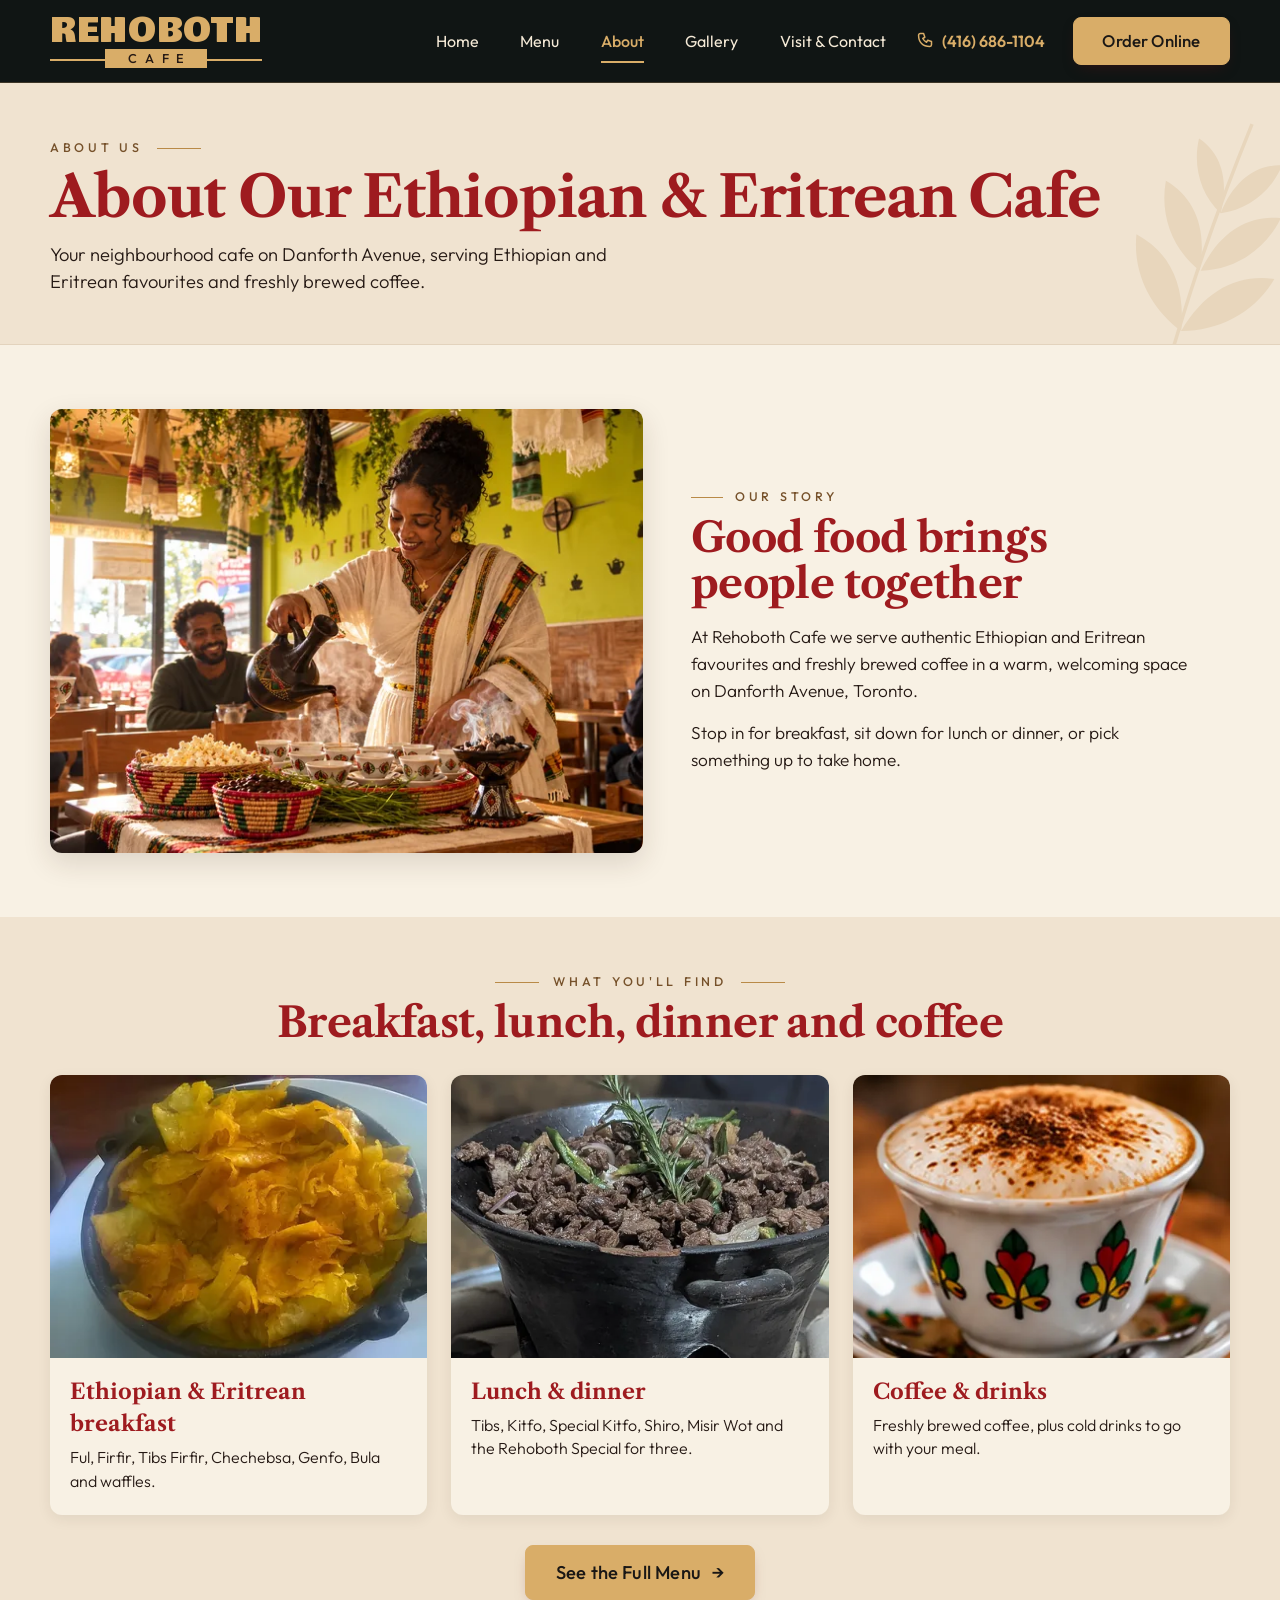
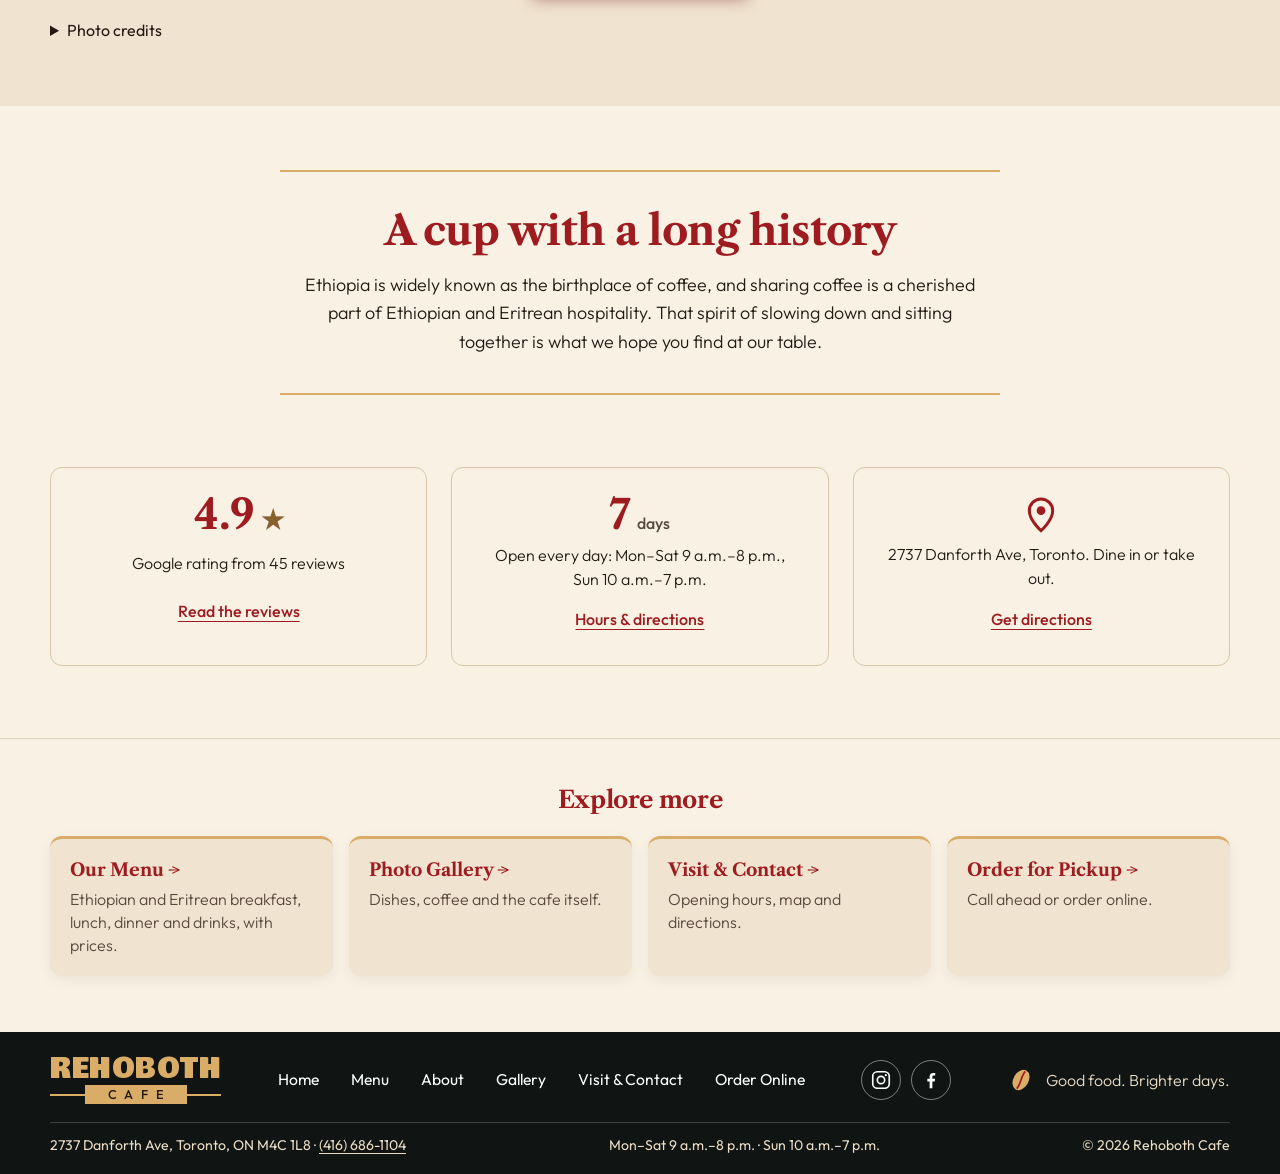
==== commit c6f3bda3: "Name both Ethiopian and Eritrean in every page heading and intro - About, Gallery and Visit main hea" ====
--- a/about.html
+++ b/about.html
@@ -90,7 +90,7 @@
     <svg class="leaf leaf-hero" aria-hidden="true" focusable="false"><use href="#leaf-sprig"/></svg>
     <div class="container">
       <p class="eyebrow eyebrow-ornate">About us</p>
-      <h1>About Rehoboth Cafe</h1>
+      <h1>About Our Ethiopian &amp; Eritrean Cafe</h1>
       <p class="page-hero-text">Your neighbourhood cafe on Danforth Avenue, serving Ethiopian and Eritrean favourites and freshly brewed coffee.</p>
     </div>
   </section>
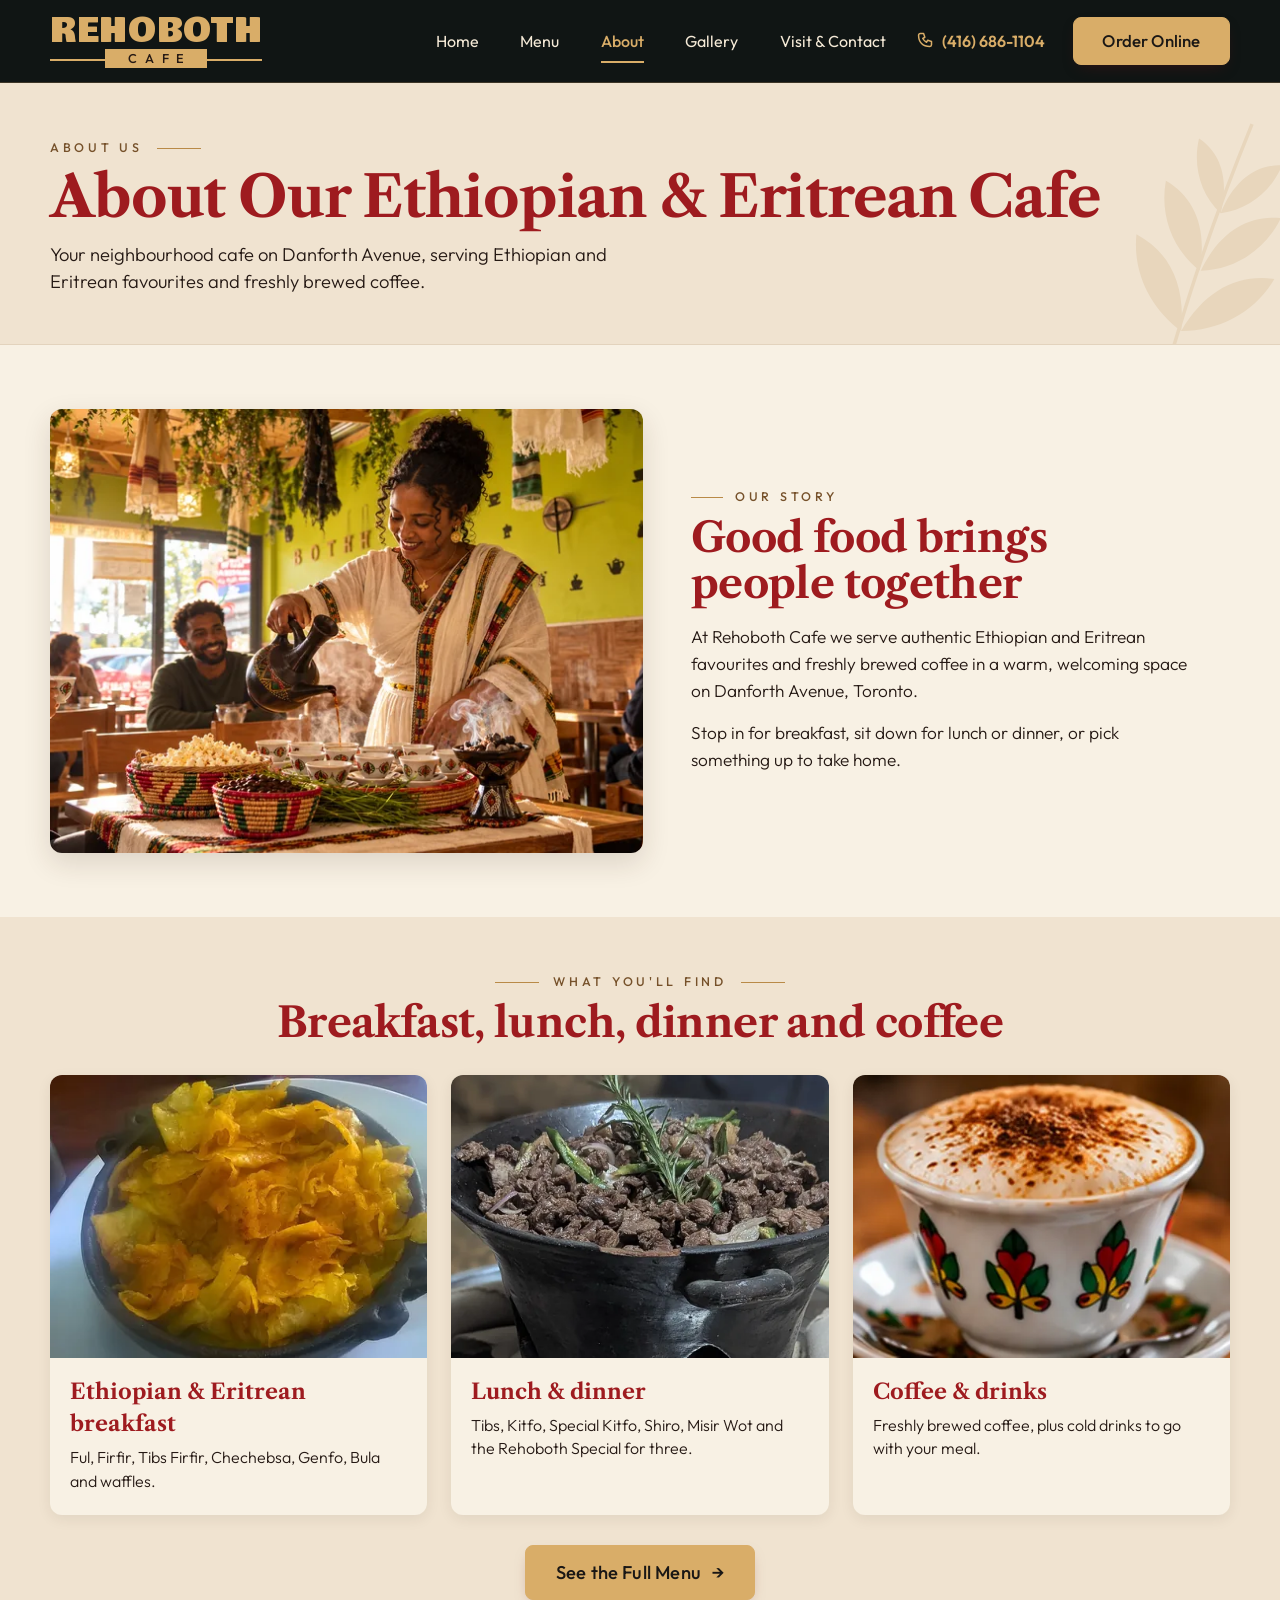
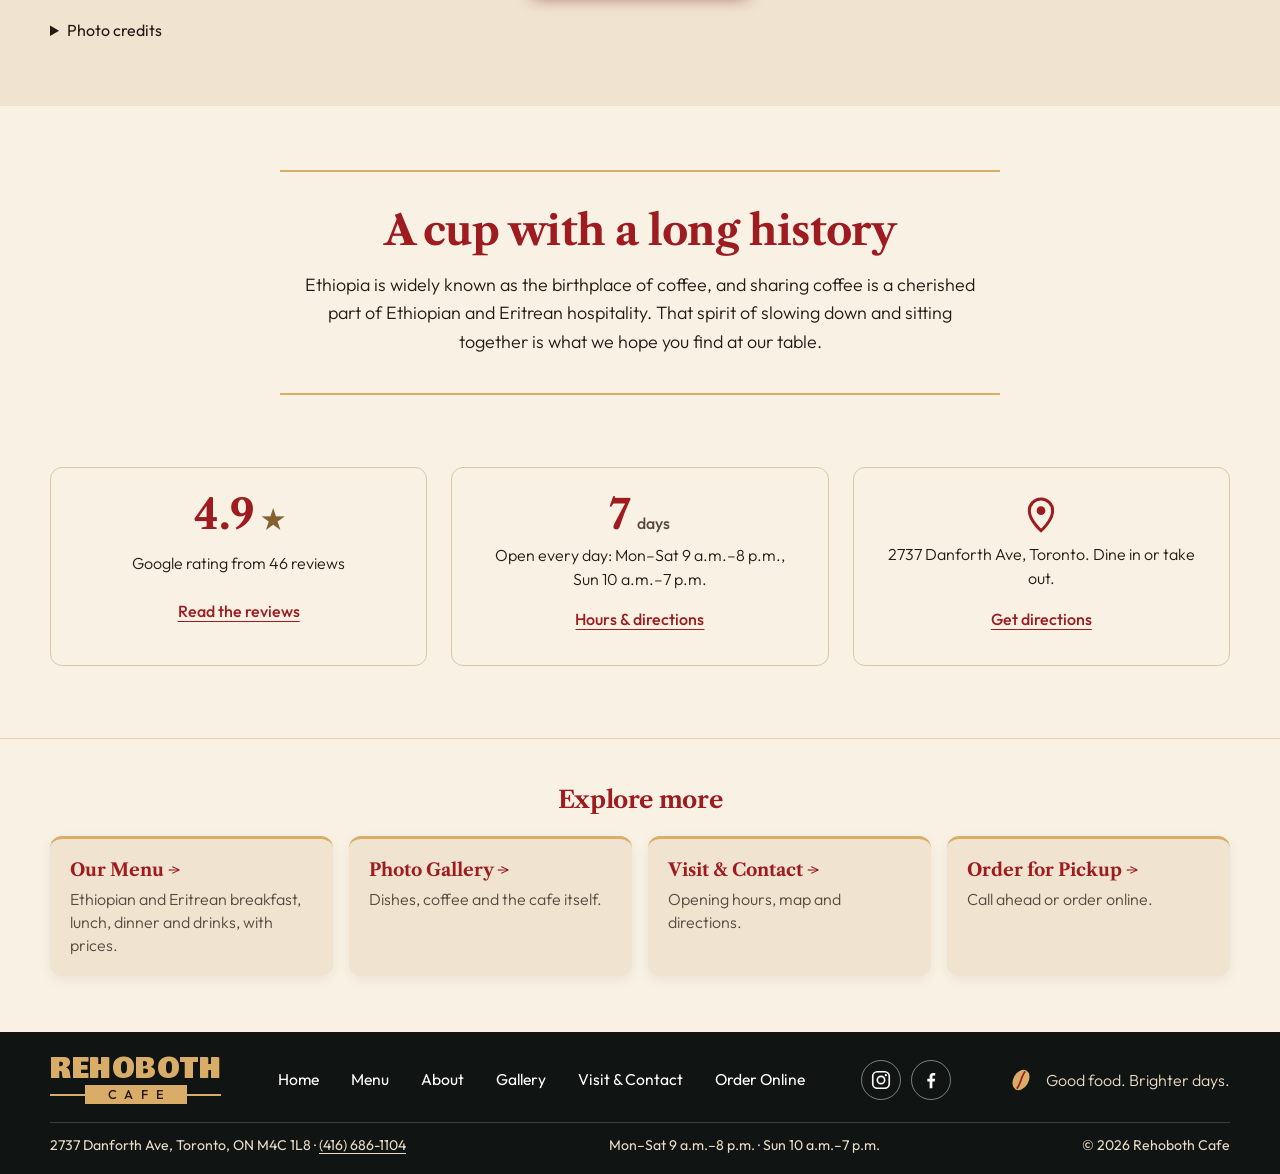
==== commit 91116cb4: "Switch to rehobothcafe.com custom domain, update review count Co-Authored-By: Claude Opus 5.5 <norep" ====
--- a/about.html
+++ b/about.html
@@ -9,15 +9,15 @@
 <!-- PREVIEW: remove this robots tag at launch -->
 <meta name="robots" content="noindex, nofollow">
 
-<!-- PRODUCTION URLS: currently the GitHub Pages address; replace https://biniyameth.github.io/rehoboth-cafe/ if a custom domain is added -->
-<link rel="canonical" href="https://biniyameth.github.io/rehoboth-cafe/about.html">
+<!-- PRODUCTION URLS: custom domain https://rehobothcafe.com/ -->
+<link rel="canonical" href="https://rehobothcafe.com/about.html">
 <meta property="og:type" content="website">
 <meta property="og:locale" content="en_CA">
 <meta property="og:site_name" content="Rehoboth Cafe">
 <meta property="og:title" content="About Rehoboth Cafe | Ethiopian &amp; Eritrean Cafe, Toronto">
 <meta property="og:description" content="A neighbourhood Ethiopian and Eritrean cafe on Danforth Avenue, Toronto.">
-<meta property="og:url" content="https://biniyameth.github.io/rehoboth-cafe/about.html">
-<meta property="og:image" content="https://biniyameth.github.io/rehoboth-cafe/img/rehoboth-cafe-storefront.jpg">
+<meta property="og:url" content="https://rehobothcafe.com/about.html">
+<meta property="og:image" content="https://rehobothcafe.com/img/rehoboth-cafe-storefront.jpg">
 <meta name="twitter:card" content="summary_large_image">
 
 <link rel="icon" href="data:image/svg+xml,%3Csvg xmlns='http://www.w3.org/2000/svg' viewBox='0 0 32 32'%3E%3Crect width='32' height='32' rx='6' fill='%23101514'/%3E%3Ctext x='16' y='23' font-family='Arial Black,Arial' font-weight='900' font-size='20' text-anchor='middle' fill='%23d9ad68'%3ER%3C/text%3E%3C/svg%3E">
@@ -35,13 +35,13 @@
       "@type": "ListItem",
       "position": 1,
       "name": "Home",
-      "item": "https://biniyameth.github.io/rehoboth-cafe/"
+      "item": "https://rehobothcafe.com/"
     },
     {
       "@type": "ListItem",
       "position": 2,
       "name": "About",
-      "item": "https://biniyameth.github.io/rehoboth-cafe/about.html"
+      "item": "https://rehobothcafe.com/about.html"
     }
   ]
 }
@@ -160,7 +160,7 @@
     <div class="container facts-grid">
       <div class="fact reveal">
         <span class="fact-big">4.9<span aria-hidden="true">&#9733;</span></span>
-        <p>Google rating from 45 reviews<!-- checked 16 Oct 2026; update or remove if it changes --></p>
+        <p>Google rating from 46 reviews<!-- checked 16 Oct 2026; update or remove if it changes --></p>
         <a class="text-link" href="https://www.google.com/maps/search/?api=1&amp;query=Rehoboth+Cafe+2737+Danforth+Ave+Toronto+ON" target="_blank" rel="noopener">Read the reviews<span class="visually-hidden"> (opens in a new tab)</span></a>
       </div>
       <div class="fact reveal">
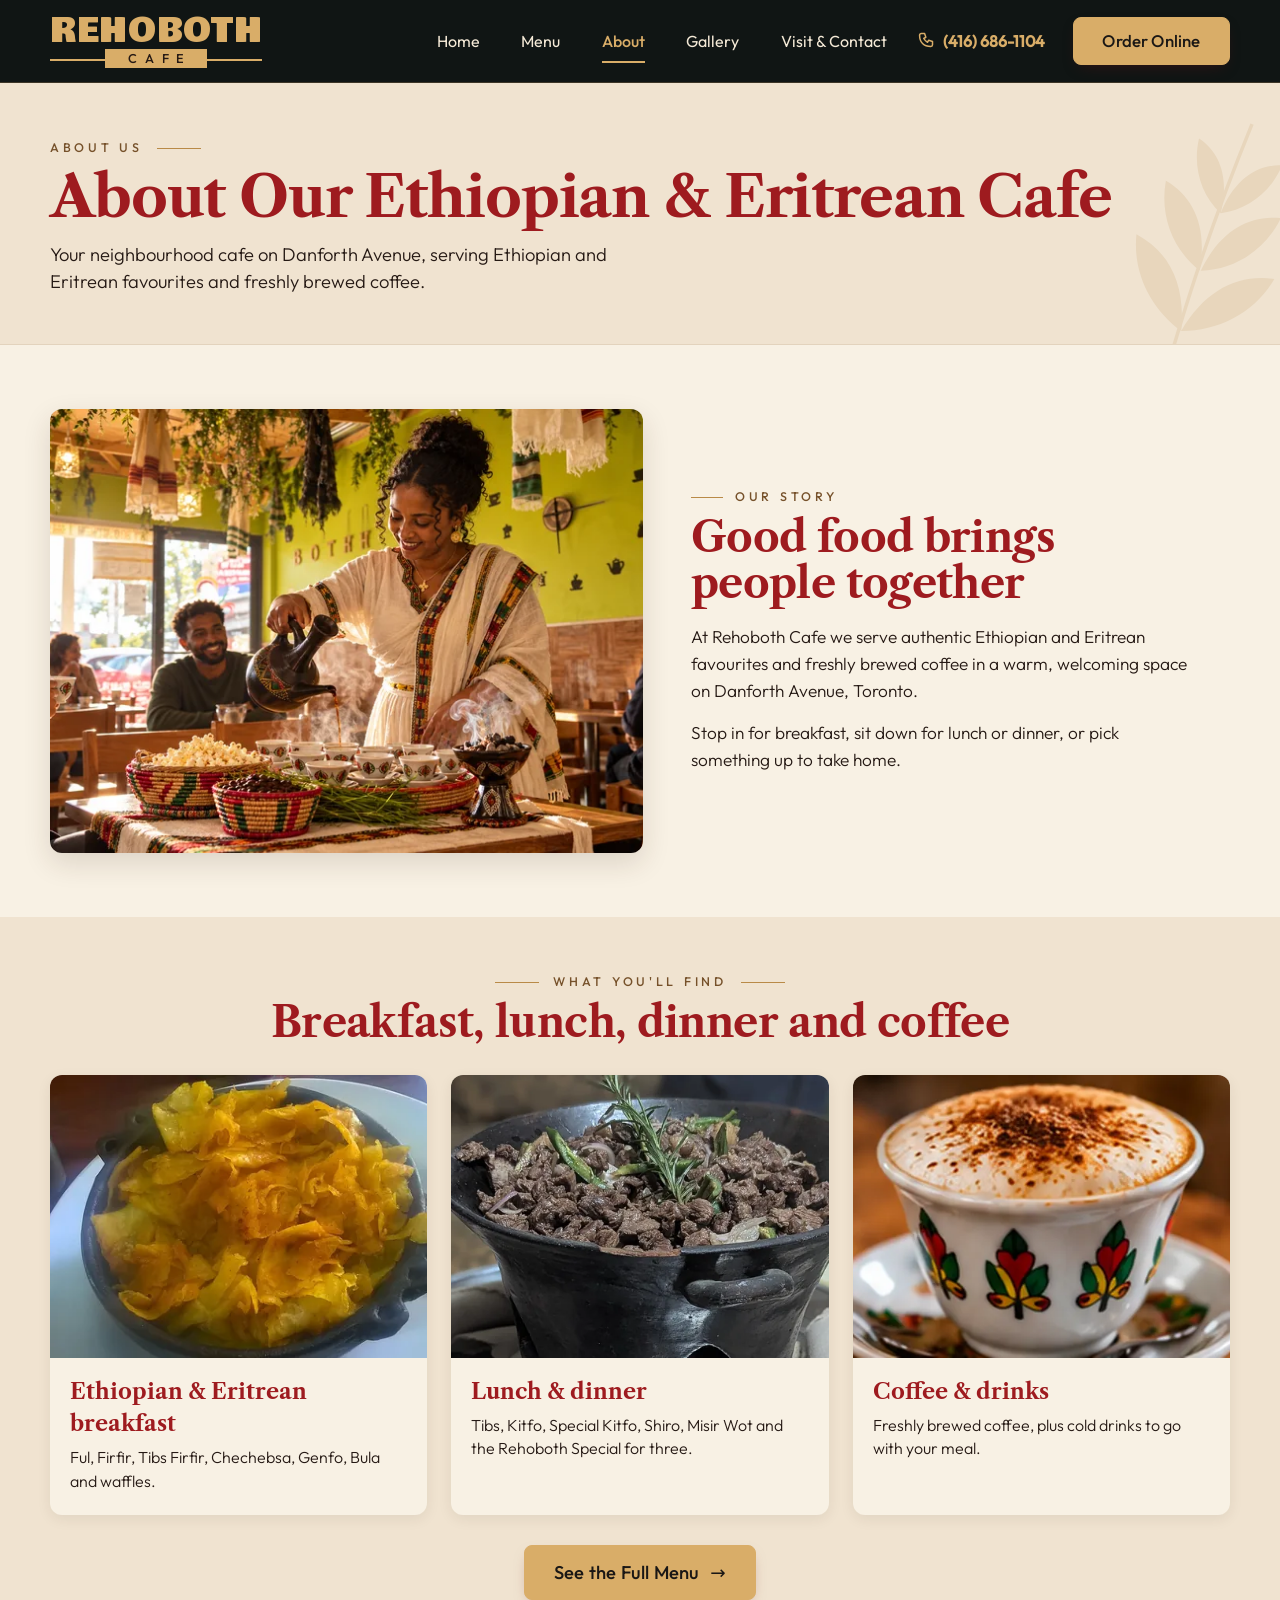
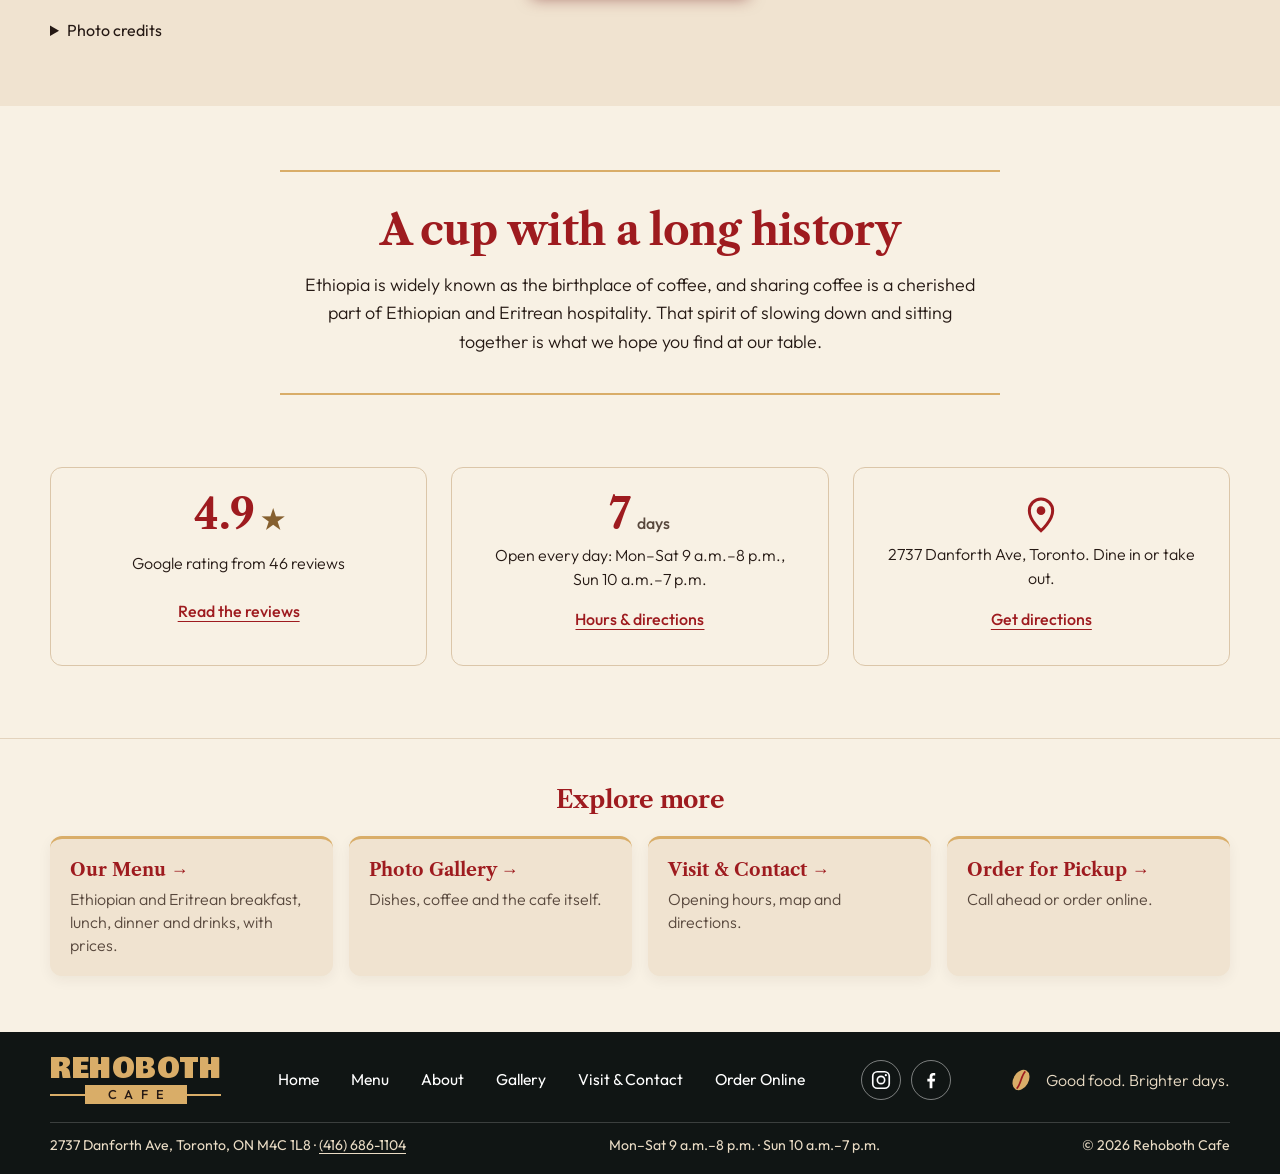
==== commit e4ce22be: "Fix older-browser crash and speed up the QR menu on phones - script.js: fall back to addListener for" ====
--- a/about.html
+++ b/about.html
@@ -6,24 +6,19 @@
 <title>About Rehoboth Cafe | Ethiopian &amp; Eritrean Cafe, Toronto</title>
 <meta name="description" content="Rehoboth Cafe is a neighbourhood Ethiopian and Eritrean cafe and restaurant at 2737 Danforth Ave, Toronto, serving breakfast, lunch, dinner and freshly brewed coffee.">
 <meta name="theme-color" content="#101514">
-<!-- PREVIEW: remove this robots tag at launch -->
-<meta name="robots" content="noindex, nofollow">
 
 <!-- PRODUCTION URLS: custom domain https://rehobothcafe.com/ -->
-<link rel="canonical" href="https://rehobothcafe.com/about.html">
+<link rel="canonical" href="https://rehobothcafe.com/about">
 <meta property="og:type" content="website">
 <meta property="og:locale" content="en_CA">
 <meta property="og:site_name" content="Rehoboth Cafe">
 <meta property="og:title" content="About Rehoboth Cafe | Ethiopian &amp; Eritrean Cafe, Toronto">
 <meta property="og:description" content="A neighbourhood Ethiopian and Eritrean cafe on Danforth Avenue, Toronto.">
-<meta property="og:url" content="https://rehobothcafe.com/about.html">
+<meta property="og:url" content="https://rehobothcafe.com/about">
 <meta property="og:image" content="https://rehobothcafe.com/img/rehoboth-cafe-storefront.jpg">
 <meta name="twitter:card" content="summary_large_image">
 
 <link rel="icon" href="data:image/svg+xml,%3Csvg xmlns='http://www.w3.org/2000/svg' viewBox='0 0 32 32'%3E%3Crect width='32' height='32' rx='6' fill='%23101514'/%3E%3Ctext x='16' y='23' font-family='Arial Black,Arial' font-weight='900' font-size='20' text-anchor='middle' fill='%23d9ad68'%3ER%3C/text%3E%3C/svg%3E">
-<link rel="preconnect" href="https://fonts.googleapis.com">
-<link rel="preconnect" href="https://fonts.gstatic.com" crossorigin>
-<link href="https://fonts.googleapis.com/css2?family=Bowlby+One&family=Libre+Caslon+Text:wght@700&family=Outfit:wght@300;400;500&display=swap" rel="stylesheet">
 <link rel="stylesheet" href="styles.css">
 <!-- Breadcrumb for Google search results -->
 <script type="application/ld+json">
@@ -41,7 +36,7 @@
       "@type": "ListItem",
       "position": 2,
       "name": "About",
-      "item": "https://rehobothcafe.com/about.html"
+      "item": "https://rehobothcafe.com/about"
     }
   ]
 }
@@ -61,7 +56,7 @@
 
 <header class="site-header">
   <div class="container nav-wrap">
-    <a href="index.html" class="logo" aria-label="Rehoboth Cafe home">
+    <a href="./" class="logo" aria-label="Rehoboth Cafe home">
       <span class="logo-word" aria-hidden="true">REHOBOTH</span>
       <span class="logo-bar" aria-hidden="true"><span>CAFE</span></span>
     </a>
@@ -70,18 +65,18 @@
       <span class="bar" aria-hidden="true"></span><span class="bar" aria-hidden="true"></span><span class="bar" aria-hidden="true"></span>
     </button>
     <nav class="main-nav" id="primary-nav" aria-label="Primary">
-      <a href="index.html">Home</a>
-      <a href="menu.html">Menu</a>
-      <a href="about.html" aria-current="page">About</a>
-      <a href="gallery.html">Gallery</a>
-      <a href="visit.html">Visit &amp; Contact</a>
-      <a href="order.html" class="nav-order-link">Order Online</a>
+      <a href="./">Home</a>
+      <a href="menu">Menu</a>
+      <a href="about" aria-current="page">About</a>
+      <a href="gallery">Gallery</a>
+      <a href="visit">Visit &amp; Contact</a>
+      <a href="order" class="nav-order-link">Order Online</a>
     </nav>
     <a href="tel:+14166861104" class="nav-phone" aria-label="Call Rehoboth Cafe at (416) 686-1104">
       <svg viewBox="0 0 24 24" width="20" height="20" aria-hidden="true" focusable="false"><path d="M7.5 3h4l1.5 4.5-2.5 1.5a12 12 0 0 0 4.5 4.5l1.5-2.5 4.5 1.5v4a2 2 0 0 1-2 2C10.5 18.5 5.5 13.5 5.5 5a2 2 0 0 1 2-2Z" fill="none" stroke="currentColor" stroke-width="1.8" stroke-linejoin="round"/></svg>
       <span class="nav-phone-number">(416) 686-1104</span>
     </a>
-    <a href="order.html" class="btn btn-solid nav-cta">Order Online</a>
+    <a href="order" class="btn btn-solid nav-cta">Order Online</a>
   </div>
 </header>
 
@@ -137,7 +132,7 @@
           <p>Freshly brewed coffee, plus cold drinks to go with your meal.</p>
         </li>
       </ul>
-      <p class="center offer-more reveal"><a href="menu.html" class="btn btn-solid btn-lg">See the Full Menu <span class="arrow" aria-hidden="true">&rarr;</span></a></p>
+      <p class="center offer-more reveal"><a href="menu" class="btn btn-solid btn-lg">See the Full Menu <span class="arrow" aria-hidden="true">&rarr;</span></a></p>
       <details class="photo-credits" id="photo-credits">
         <summary>Photo credits</summary>
         <ul>
@@ -166,7 +161,7 @@
       <div class="fact reveal">
         <span class="fact-big">7<span class="fact-unit">days</span></span>
         <p>Open every day: Mon&ndash;Sat 9 a.m.&ndash;8 p.m., Sun 10 a.m.&ndash;7 p.m.</p>
-        <a class="text-link" href="visit.html">Hours &amp; directions</a>
+        <a class="text-link" href="visit">Hours &amp; directions</a>
       </div>
       <div class="fact reveal">
         <span class="fact-big fact-icon" aria-hidden="true">
@@ -181,10 +176,10 @@
     <div class="container">
       <h2 class="explore-title" id="explore-title">Explore more</h2>
       <ul class="explore-list">
-        <li><a class="explore-card" href="menu.html"><span class="explore-name">Our Menu <span class="arrow" aria-hidden="true">&rarr;</span></span><span class="explore-desc">Ethiopian and Eritrean breakfast, lunch, dinner and drinks, with prices.</span></a></li>
-        <li><a class="explore-card" href="gallery.html"><span class="explore-name">Photo Gallery <span class="arrow" aria-hidden="true">&rarr;</span></span><span class="explore-desc">Dishes, coffee and the cafe itself.</span></a></li>
-        <li><a class="explore-card" href="visit.html"><span class="explore-name">Visit &amp; Contact <span class="arrow" aria-hidden="true">&rarr;</span></span><span class="explore-desc">Opening hours, map and directions.</span></a></li>
-        <li><a class="explore-card" href="order.html"><span class="explore-name">Order for Pickup <span class="arrow" aria-hidden="true">&rarr;</span></span><span class="explore-desc">Call ahead or order online.</span></a></li>
+        <li><a class="explore-card" href="menu"><span class="explore-name">Our Menu <span class="arrow" aria-hidden="true">&rarr;</span></span><span class="explore-desc">Ethiopian and Eritrean breakfast, lunch, dinner and drinks, with prices.</span></a></li>
+        <li><a class="explore-card" href="gallery"><span class="explore-name">Photo Gallery <span class="arrow" aria-hidden="true">&rarr;</span></span><span class="explore-desc">Dishes, coffee and the cafe itself.</span></a></li>
+        <li><a class="explore-card" href="visit"><span class="explore-name">Visit &amp; Contact <span class="arrow" aria-hidden="true">&rarr;</span></span><span class="explore-desc">Opening hours, map and directions.</span></a></li>
+        <li><a class="explore-card" href="order"><span class="explore-name">Order for Pickup <span class="arrow" aria-hidden="true">&rarr;</span></span><span class="explore-desc">Call ahead or order online.</span></a></li>
       </ul>
     </div>
   </nav>
@@ -192,17 +187,17 @@
 
 <footer class="site-footer">
   <div class="container footer-wrap">
-    <a href="index.html" class="logo logo-light" aria-label="Rehoboth Cafe home">
+    <a href="./" class="logo logo-light" aria-label="Rehoboth Cafe home">
       <span class="logo-word" aria-hidden="true">REHOBOTH</span>
       <span class="logo-bar" aria-hidden="true"><span>CAFE</span></span>
     </a>
     <nav class="footer-nav" aria-label="Footer">
-      <a href="index.html">Home</a>
-      <a href="menu.html">Menu</a>
-      <a href="about.html">About</a>
-      <a href="gallery.html">Gallery</a>
-      <a href="visit.html">Visit &amp; Contact</a>
-      <a href="order.html">Order Online</a>
+      <a href="./">Home</a>
+      <a href="menu">Menu</a>
+      <a href="about">About</a>
+      <a href="gallery">Gallery</a>
+      <a href="visit">Visit &amp; Contact</a>
+      <a href="order">Order Online</a>
     </nav>
     <div class="footer-social">
       <a href="https://www.instagram.com/rehobothcafetoronto/" target="_blank" rel="noopener" aria-label="Rehoboth Cafe on Instagram (opens in a new tab)">
--- a/styles.css
+++ b/styles.css
@@ -1,3 +1,14 @@
+/* ================= Fonts =================
+   Self-hosted copies of the Google Fonts files (Latin letters only), so phones do not wait on a second server.
+   The Amharic font is cut down to the letters used on the site; new Amharic letters fall back to the phone's own Ethiopic font. */
+@font-face { font-family: "Bowlby One"; font-weight: 400; font-display: swap; src: url(fonts/bowlby-one-latin.woff2) format("woff2"); unicode-range: U+0000-00FF, U+0131, U+0152-0153, U+02BB-02BC, U+02C6, U+02DA, U+02DC, U+0304, U+0308, U+0329, U+2000-206F, U+20AC, U+2122, U+2191, U+2193, U+2212, U+2215, U+FEFF, U+FFFD; }
+@font-face { font-family: "Libre Caslon Text"; font-weight: 700; font-display: swap; src: url(fonts/libre-caslon-text-700-latin.woff2) format("woff2"); unicode-range: U+0000-00FF, U+0131, U+0152-0153, U+02BB-02BC, U+02C6, U+02DA, U+02DC, U+0304, U+0308, U+0329, U+2000-206F, U+20AC, U+2122, U+2191, U+2193, U+2212, U+2215, U+FEFF, U+FFFD; }
+@font-face { font-family: "Outfit"; font-weight: 300; font-display: swap; src: url(fonts/outfit-latin.woff2) format("woff2"); unicode-range: U+0000-00FF, U+0131, U+0152-0153, U+02BB-02BC, U+02C6, U+02DA, U+02DC, U+0304, U+0308, U+0329, U+2000-206F, U+20AC, U+2122, U+2191, U+2193, U+2212, U+2215, U+FEFF, U+FFFD; }
+@font-face { font-family: "Outfit"; font-weight: 400; font-display: swap; src: url(fonts/outfit-latin.woff2) format("woff2"); unicode-range: U+0000-00FF, U+0131, U+0152-0153, U+02BB-02BC, U+02C6, U+02DA, U+02DC, U+0304, U+0308, U+0329, U+2000-206F, U+20AC, U+2122, U+2191, U+2193, U+2212, U+2215, U+FEFF, U+FFFD; }
+@font-face { font-family: "Outfit"; font-weight: 500; font-display: swap; src: url(fonts/outfit-latin.woff2) format("woff2"); unicode-range: U+0000-00FF, U+0131, U+0152-0153, U+02BB-02BC, U+02C6, U+02DA, U+02DC, U+0304, U+0308, U+0329, U+2000-206F, U+20AC, U+2122, U+2191, U+2193, U+2212, U+2215, U+FEFF, U+FFFD; }
+@font-face { font-family: "Noto Sans Ethiopic"; font-weight: 500; font-display: swap; src: url(fonts/noto-sans-ethiopic-subset.woff2) format("woff2"); unicode-range: U+1203, U+120b, U+120d, U+1218, U+121a-121b, U+121d, U+122b-122e, U+1233, U+1235, U+123b, U+123d, U+1240-1241, U+1243, U+1245, U+1260-1261, U+1264-1265, U+1275-1276, U+127a, U+127d, U+1293, U+1295-1296, U+12a0, U+12a5, U+12a9-12ab, U+12ad, U+12c8, U+12cb, U+12cd, U+12db, U+12dd, U+12e9, U+12eb, U+12ed, U+1305, U+1308, U+130e, U+1320, U+1323, U+1325-1326, U+1328, U+1349, U+134d-134e, U+1351; }
+@font-face { font-family: "Noto Sans Ethiopic"; font-weight: 600; font-display: swap; src: url(fonts/noto-sans-ethiopic-subset.woff2) format("woff2"); unicode-range: U+1203, U+120b, U+120d, U+1218, U+121a-121b, U+121d, U+122b-122e, U+1233, U+1235, U+123b, U+123d, U+1240-1241, U+1243, U+1245, U+1260-1261, U+1264-1265, U+1275-1276, U+127a, U+127d, U+1293, U+1295-1296, U+12a0, U+12a5, U+12a9-12ab, U+12ad, U+12c8, U+12cb, U+12cd, U+12db, U+12dd, U+12e9, U+12eb, U+12ed, U+1305, U+1308, U+130e, U+1320, U+1323, U+1325-1326, U+1328, U+1349, U+134d-134e, U+1351; }
+
 :root {
   /* Red and gold brand palette */
   --red: #9e1b1f;
@@ -146,12 +157,12 @@
 
 /* ---------- Hero ---------- */
 .hero { position: relative; isolation: isolate; overflow: hidden; min-height: 545px; display: flex; align-items: center; background: var(--coffee); color: var(--white); }
-.hero-photo { position: absolute; inset: 0; width: 100%; z-index: -2; }
+.hero-photo { position: absolute; top: 0; right: 0; bottom: 0; left: 0; width: 100%; z-index: -2; }
 .hero-photo img {
   width: 100%; height: 100%; object-fit: cover; object-position: center;
 }
 .hero::before {
-  content: ""; position: absolute; inset: 0; z-index: -1;
+  content: ""; position: absolute; top: 0; right: 0; bottom: 0; left: 0; z-index: -1;
   background: linear-gradient(90deg, rgba(var(--overlay-rgb), .96) 0%, rgba(var(--overlay-rgb), .88) 28%, rgba(var(--overlay-rgb), .48) 53%, rgba(var(--overlay-rgb), .08) 100%);
 }
 .hero-content { position: relative; padding: 72px 0; }
@@ -499,7 +510,7 @@
 .dishes { padding: 72px 0 48px; }
 .carousel { position: relative; margin-top: 28px; border-radius: 14px; overflow: hidden; background: var(--coffee); aspect-ratio: 16 / 9; max-height: 640px; width: 100%; }
 .slides { position: relative; height: 100%; }
-.slide { position: absolute; inset: 0; opacity: 0; visibility: hidden; transition: opacity .8s ease, visibility 0s linear .8s; }
+.slide { position: absolute; top: 0; right: 0; bottom: 0; left: 0; opacity: 0; visibility: hidden; transition: opacity .8s ease, visibility 0s linear .8s; }
 .slide.is-active { opacity: 1; visibility: visible; transition: opacity .8s ease; }
 .slide picture { display: block; height: 100%; }
 .slide img { width: 100%; height: 100%; object-fit: cover; transform: scale(1.03); transition: transform 6s ease-out; }
@@ -753,7 +764,7 @@
 @media (max-width: 680px) { .footer-social { justify-content: center; } }
 
 /* Small phones: keep all four menu filters visible without sideways scrolling */
-@media (max-width: 380px) {
+@media (max-width: 400px) {
   .menu-filters { gap: 6px; flex-wrap: wrap; overflow-x: visible; }
   .filter-btn { flex: 1 1 calc(50% - 6px); padding: 8px 10px; font-size: .86rem; }
 }
@@ -1048,9 +1059,9 @@
 /* ================= Menu page photos ================= */
 /* Top banner: platter photo under a dark overlay, matching the homepage hero */
 .menu-hero { position: relative; isolation: isolate; overflow: hidden; background: var(--coffee); border-bottom: 0; padding: 80px 0 72px; }
-.menu-hero-photo { position: absolute; inset: 0; z-index: -2; }
+.menu-hero-photo { position: absolute; top: 0; right: 0; bottom: 0; left: 0; z-index: -2; }
 .menu-hero-photo img { width: 100%; height: 100%; object-fit: cover; object-position: center 62%; }
-.menu-hero::before { content: ""; position: absolute; inset: 0; z-index: -1; background: linear-gradient(180deg, rgba(var(--overlay-rgb), .74), rgba(var(--overlay-rgb), .82)); }
+.menu-hero::before { content: ""; position: absolute; top: 0; right: 0; bottom: 0; left: 0; z-index: -1; background: linear-gradient(180deg, rgba(var(--overlay-rgb), .74), rgba(var(--overlay-rgb), .82)); }
 .menu-hero .eyebrow { color: var(--gold-pale); }
 .menu-hero h1 { color: var(--white); }
 .menu-hero-text { color: var(--on-dark); }
@@ -1060,9 +1071,19 @@
 .cat-banner { margin: 0 0 22px; border-radius: 12px; overflow: hidden; box-shadow: 0 6px 18px rgba(var(--shadow-rgb), .12); }
 .cat-banner img { width: 100%; aspect-ratio: 16 / 4.5; object-fit: cover; }
 @media (max-width: 680px) {
-  .menu-hero { padding: 56px 0 48px; }
-  .cat-banner { margin-bottom: 16px; border-radius: 10px; }
+  /* Phones (most QR-code visitors): a shorter banner and each section's photo moved below its dishes, so names and prices reach the first screen */
+  .menu-hero { padding: 28px 0 26px; }
+  .menu-category { display: flex; flex-direction: column; }
+  .menu-category > .cat-banner { order: 1; margin: 18px 0 0; border-radius: 10px; }
+  .menu-category > .menu-sub:first-of-type { margin-top: 0; }
+  .menu-hero-text { font-size: 1rem; margin-top: .7rem; }
+  /* The status line only takes space once a filter or search is in use */
+  .menu-status:empty { min-height: 0; margin-top: 0; }
+  .menu-category:first-of-type { padding-top: 14px; }
   .cat-banner img { aspect-ratio: 16 / 7; }
+}
+@media (max-width: 400px) {
+  .menu-hero h1 { font-size: 1.9rem; }
 }
 
 /* Order page: the Google listing link sits under the Uber Eats button */
